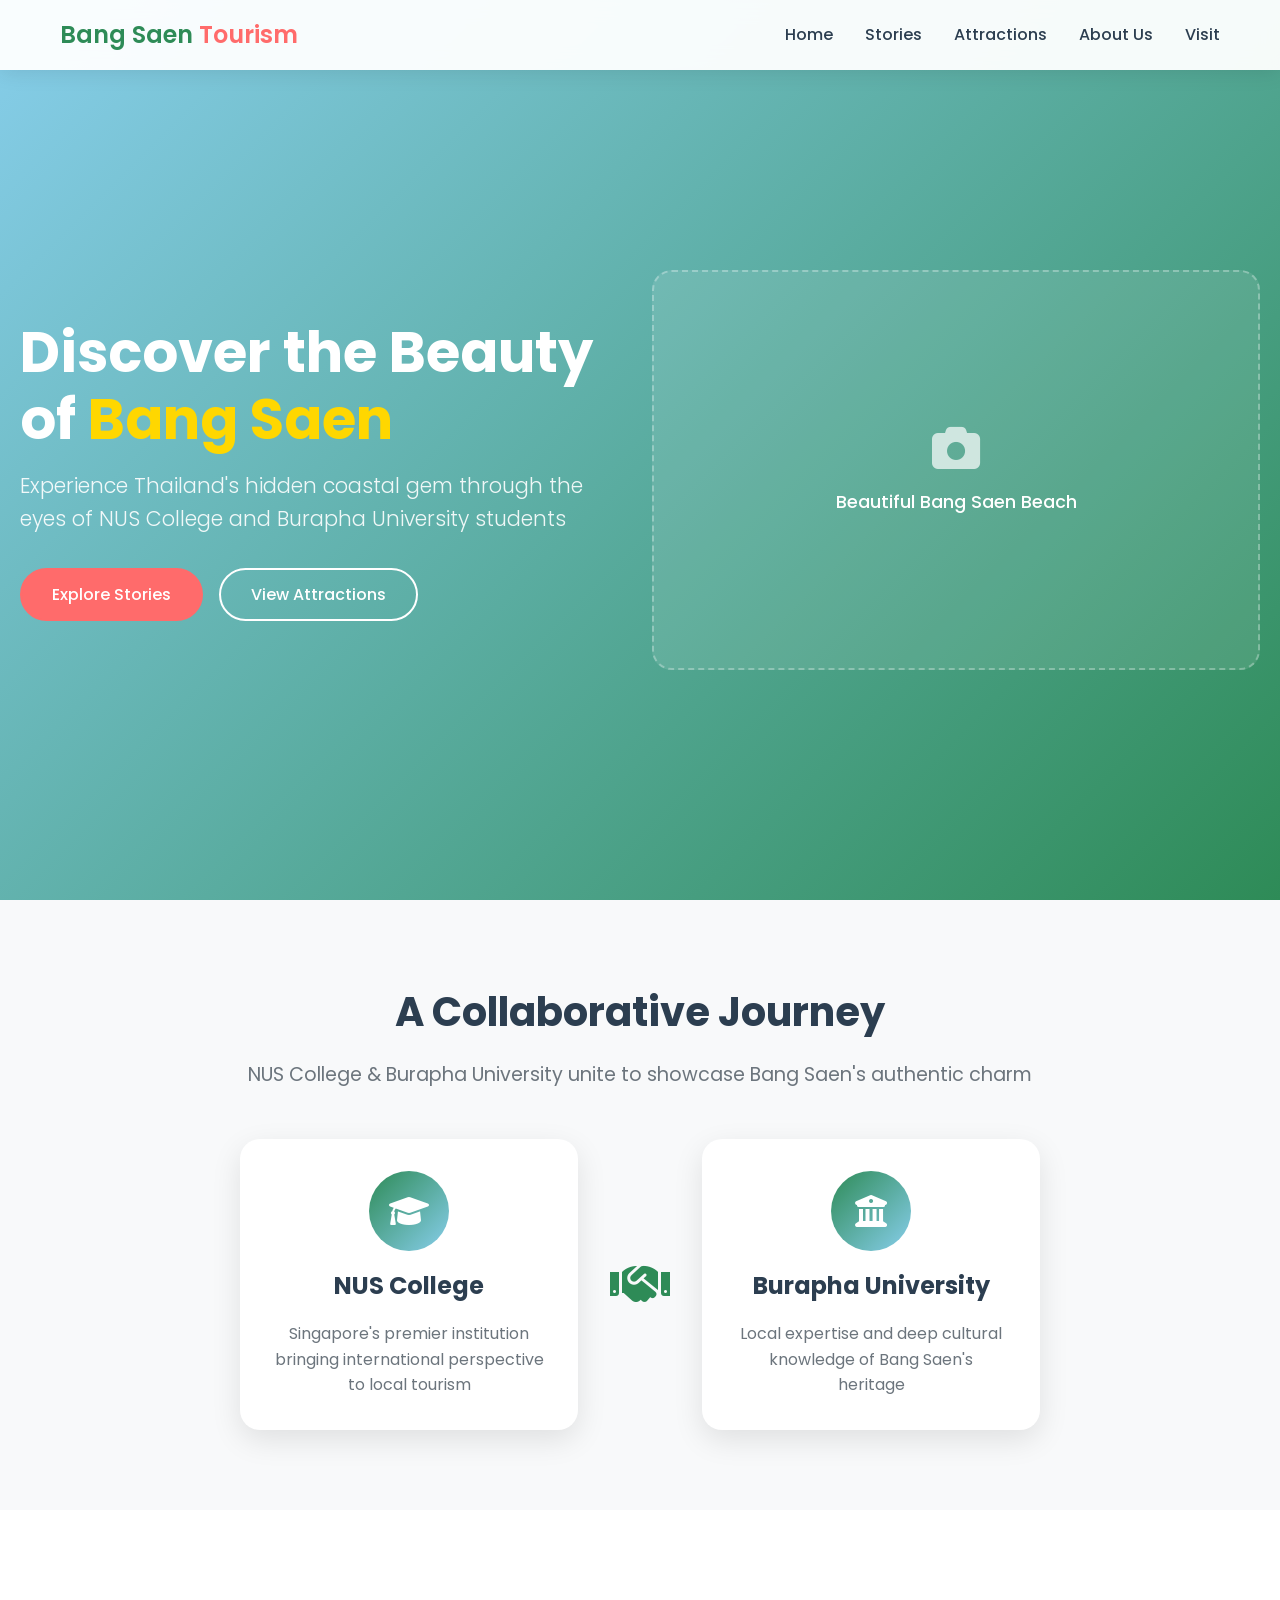
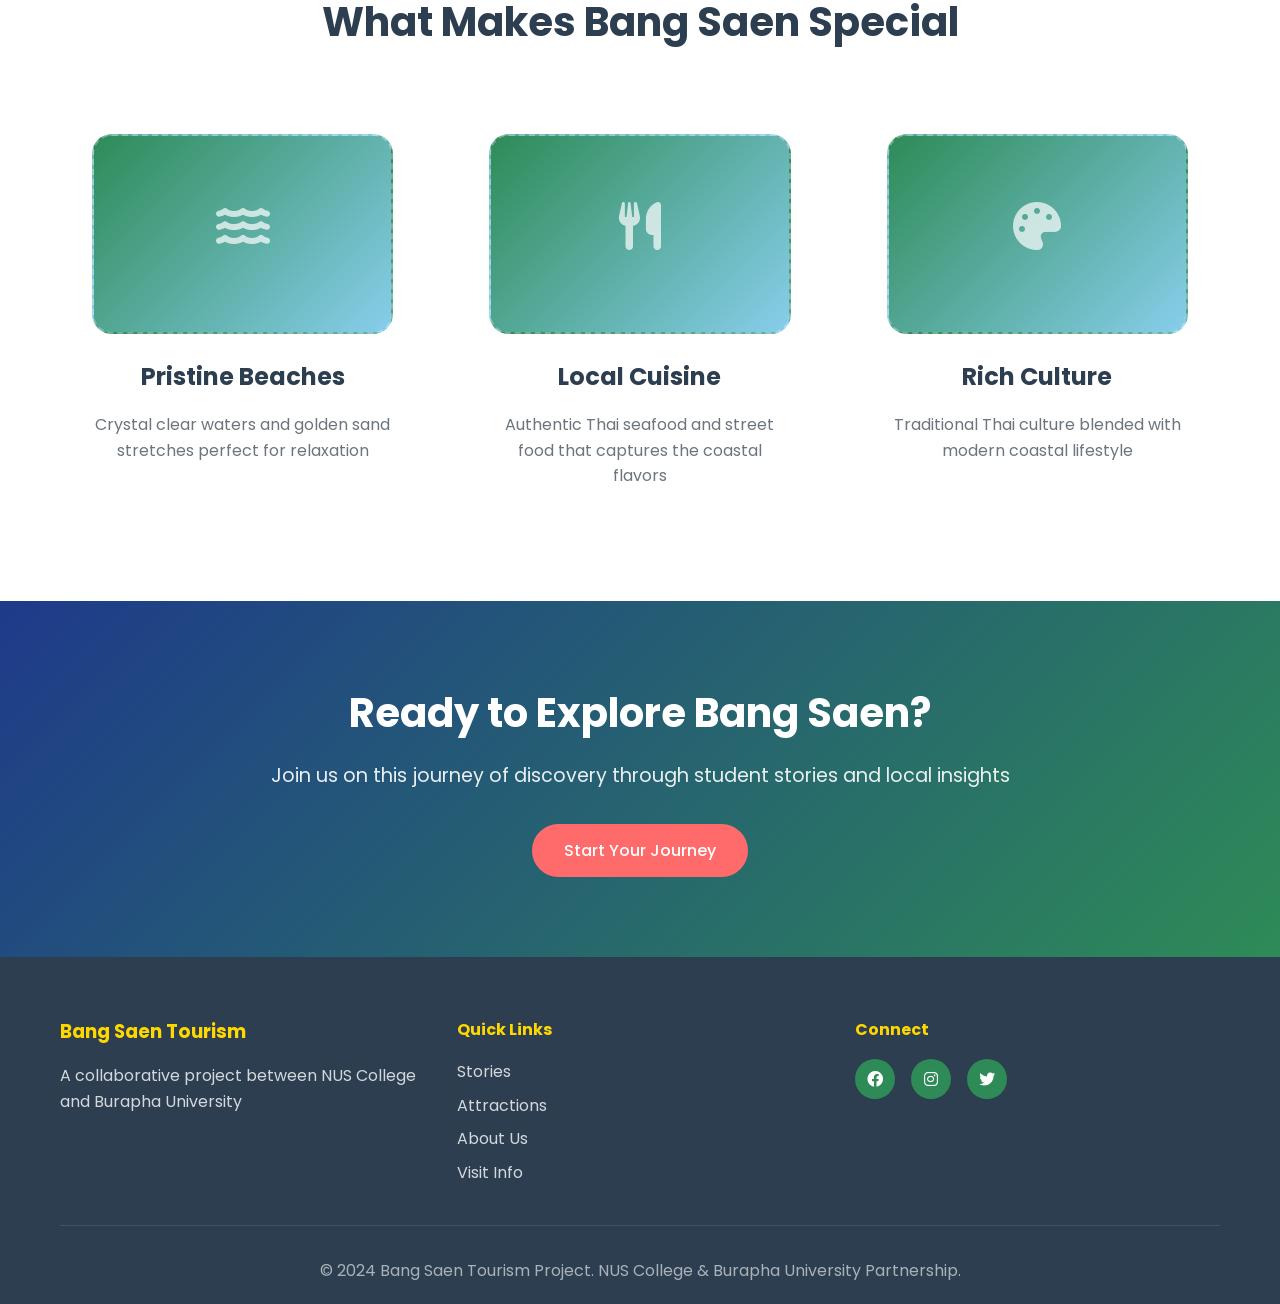
==== index.html @ aebc265e "first commit" ====
<!DOCTYPE html>
<html lang="en">
<head>
    <meta charset="UTF-8">
    <meta name="viewport" content="width=device-width, initial-scale=1.0">
    <title>Discover Bang Saen - NUS & Burapha Partnership</title>
    <link rel="stylesheet" href="styles.css">
    <link href="https://fonts.googleapis.com/css2?family=Poppins:wght@300;400;500;600;700&display=swap" rel="stylesheet">
    <link rel="stylesheet" href="https://cdnjs.cloudflare.com/ajax/libs/font-awesome/6.0.0/css/all.min.css">
</head>
<body>
    <!-- Navigation -->
    <nav class="navbar">
        <div class="nav-container">
            <div class="nav-logo">
                <h2>Bang Saen <span class="highlight">Tourism</span></h2>
            </div>
            <div class="nav-menu" id="nav-menu">
                <a href="#home" class="nav-link">Home</a>
                <a href="stories.html" class="nav-link">Stories</a>
                <a href="attractions.html" class="nav-link">Attractions</a>
                <a href="about.html" class="nav-link">About Us</a>
                <a href="contact.html" class="nav-link">Visit</a>
            </div>
            <div class="hamburger" id="hamburger">
                <span class="bar"></span>
                <span class="bar"></span>
                <span class="bar"></span>
            </div>
        </div>
    </nav>

    <!-- Hero Section -->
    <section id="home" class="hero">
        <div class="hero-content">
            <h1>Discover the Beauty of <span class="highlight">Bang Saen</span></h1>
            <p class="hero-subtitle">Experience Thailand's hidden coastal gem through the eyes of NUS College and Burapha University students</p>
            <div class="hero-buttons">
                <a href="stories.html" class="btn btn-primary">Explore Stories</a>
                <a href="attractions.html" class="btn btn-secondary">View Attractions</a>
            </div>
        </div>
        <div class="hero-image">
            <div class="placeholder-image hero-placeholder">
                <i class="fas fa-camera"></i>
                <p>Beautiful Bang Saen Beach</p>
            </div>
        </div>
    </section>

    <!-- Partnership Section -->
    <section class="partnership">
        <div class="container">
            <h2>A Collaborative Journey</h2>
            <p class="section-subtitle">NUS College & Burapha University unite to showcase Bang Saen's authentic charm</p>
            <div class="partnership-grid">
                <div class="partnership-card">
                    <div class="university-logo">
                        <i class="fas fa-graduation-cap"></i>
                    </div>
                    <h3>NUS College</h3>
                    <p>Singapore's premier institution bringing international perspective to local tourism</p>
                </div>
                <div class="partnership-icon">
                    <i class="fas fa-handshake"></i>
                </div>
                <div class="partnership-card">
                    <div class="university-logo">
                        <i class="fas fa-university"></i>
                    </div>
                    <h3>Burapha University</h3>
                    <p>Local expertise and deep cultural knowledge of Bang Saen's heritage</p>
                </div>
            </div>
        </div>
    </section>

    <!-- Quick Preview -->
    <section class="preview">
        <div class="container">
            <h2>What Makes Bang Saen Special</h2>
            <div class="preview-grid">
                <div class="preview-card">
                    <div class="placeholder-image">
                        <i class="fas fa-water"></i>
                    </div>
                    <h3>Pristine Beaches</h3>
                    <p>Crystal clear waters and golden sand stretches perfect for relaxation</p>
                </div>
                <div class="preview-card">
                    <div class="placeholder-image">
                        <i class="fas fa-utensils"></i>
                    </div>
                    <h3>Local Cuisine</h3>
                    <p>Authentic Thai seafood and street food that captures the coastal flavors</p>
                </div>
                <div class="preview-card">
                    <div class="placeholder-image">
                        <i class="fas fa-palette"></i>
                    </div>
                    <h3>Rich Culture</h3>
                    <p>Traditional Thai culture blended with modern coastal lifestyle</p>
                </div>
            </div>
        </div>
    </section>

    <!-- Call to Action -->
    <section class="cta">
        <div class="container">
            <h2>Ready to Explore Bang Saen?</h2>
            <p>Join us on this journey of discovery through student stories and local insights</p>
            <a href="stories.html" class="btn btn-primary">Start Your Journey</a>
        </div>
    </section>

    <!-- Footer -->
    <footer class="footer">
        <div class="container">
            <div class="footer-content">
                <div class="footer-section">
                    <h3>Bang Saen Tourism</h3>
                    <p>A collaborative project between NUS College and Burapha University</p>
                </div>
                <div class="footer-section">
                    <h4>Quick Links</h4>
                    <ul>
                        <li><a href="stories.html">Stories</a></li>
                        <li><a href="attractions.html">Attractions</a></li>
                        <li><a href="about.html">About Us</a></li>
                        <li><a href="contact.html">Visit Info</a></li>
                    </ul>
                </div>
                <div class="footer-section">
                    <h4>Connect</h4>
                    <div class="social-links">
                        <a href="#"><i class="fab fa-facebook"></i></a>
                        <a href="#"><i class="fab fa-instagram"></i></a>
                        <a href="#"><i class="fab fa-twitter"></i></a>
                    </div>
                </div>
            </div>
            <div class="footer-bottom">
                <p>&copy; 2024 Bang Saen Tourism Project. NUS College & Burapha University Partnership.</p>
            </div>
        </div>
    </footer>

    <script src="script.js"></script>
</body>
</html>
---- styles.css ----
/* Reset and Base Styles */
* {
    margin: 0;
    padding: 0;
    box-sizing: border-box;
}

body {
    font-family: 'Poppins', sans-serif;
    line-height: 1.6;
    color: #333;
    overflow-x: hidden;
}

.container {
    max-width: 1200px;
    margin: 0 auto;
    padding: 0 20px;
}

/* Color Scheme - Thai/Beach Inspired */
:root {
    --primary-color: #2E8B57; /* Sea Green */
    --secondary-color: #FFD700; /* Golden Sand */
    --accent-color: #FF6B6B; /* Coral */
    --dark-blue: #1e3a8a; /* Deep Ocean */
    --light-blue: #87CEEB; /* Sky Blue */
    --white: #ffffff;
    --light-gray: #f8f9fa;
    --text-dark: #2c3e50;
    --text-light: #6c757d;
}

/* Navigation */
.navbar {
    position: fixed;
    top: 0;
    width: 100%;
    background: rgba(255, 255, 255, 0.95);
    backdrop-filter: blur(10px);
    z-index: 1000;
    padding: 1rem 0;
    box-shadow: 0 2px 20px rgba(0, 0, 0, 0.1);
}

.nav-container {
    max-width: 1200px;
    margin: 0 auto;
    padding: 0 20px;
    display: flex;
    justify-content: space-between;
    align-items: center;
}

.nav-logo h2 {
    color: var(--primary-color);
    font-weight: 600;
}

.nav-logo .highlight {
    color: var(--accent-color);
}

.nav-menu {
    display: flex;
    gap: 2rem;
}

.nav-link {
    text-decoration: none;
    color: var(--text-dark);
    font-weight: 500;
    transition: color 0.3s ease;
    position: relative;
}

.nav-link:hover {
    color: var(--primary-color);
}

.nav-link::after {
    content: '';
    position: absolute;
    width: 0;
    height: 2px;
    bottom: -5px;
    left: 0;
    background-color: var(--primary-color);
    transition: width 0.3s ease;
}

.nav-link:hover::after {
    width: 100%;
}

.hamburger {
    display: none;
    flex-direction: column;
    cursor: pointer;
}

.bar {
    width: 25px;
    height: 3px;
    background-color: var(--text-dark);
    margin: 3px 0;
    transition: 0.3s;
}

/* Hero Section */
.hero {
    min-height: 100vh;
    display: flex;
    align-items: center;
    padding: 120px 20px 80px;
    background: linear-gradient(135deg, var(--light-blue) 0%, var(--primary-color) 100%);
}

.hero-content {
    flex: 1;
    max-width: 600px;
}

.hero h1 {
    font-size: 3.5rem;
    font-weight: 700;
    color: var(--white);
    margin-bottom: 1rem;
    line-height: 1.2;
}

.hero .highlight {
    color: var(--secondary-color);
}

.hero-subtitle {
    font-size: 1.3rem;
    color: rgba(255, 255, 255, 0.9);
    margin-bottom: 2rem;
    font-weight: 300;
}

.hero-buttons {
    display: flex;
    gap: 1rem;
    flex-wrap: wrap;
}

.btn {
    padding: 12px 30px;
    border-radius: 50px;
    text-decoration: none;
    font-weight: 500;
    transition: all 0.3s ease;
    display: inline-block;
    text-align: center;
}

.btn-primary {
    background-color: var(--accent-color);
    color: var(--white);
    border: 2px solid var(--accent-color);
}

.btn-primary:hover {
    background-color: transparent;
    color: var(--accent-color);
    transform: translateY(-2px);
    box-shadow: 0 8px 25px rgba(255, 107, 107, 0.3);
}

.btn-secondary {
    background-color: transparent;
    color: var(--white);
    border: 2px solid var(--white);
}

.btn-secondary:hover {
    background-color: var(--white);
    color: var(--primary-color);
    transform: translateY(-2px);
    box-shadow: 0 8px 25px rgba(255, 255, 255, 0.3);
}

.hero-image {
    flex: 1;
    display: flex;
    justify-content: center;
    align-items: center;
    margin-left: 2rem;
}

.placeholder-image {
    width: 100%;
    height: 300px;
    background: rgba(255, 255, 255, 0.1);
    border-radius: 20px;
    display: flex;
    flex-direction: column;
    align-items: center;
    justify-content: center;
    color: var(--white);
    border: 2px dashed rgba(255, 255, 255, 0.3);
    transition: all 0.3s ease;
}

.hero-placeholder {
    height: 400px;
}

.placeholder-image:hover {
    background: rgba(255, 255, 255, 0.2);
    transform: scale(1.02);
}

.placeholder-image i {
    font-size: 3rem;
    margin-bottom: 1rem;
    opacity: 0.7;
}

.placeholder-image p {
    font-size: 1.1rem;
    font-weight: 500;
}

/* Partnership Section */
.partnership {
    padding: 80px 0;
    background: var(--light-gray);
}

.partnership h2 {
    text-align: center;
    font-size: 2.5rem;
    color: var(--text-dark);
    margin-bottom: 1rem;
}

.section-subtitle {
    text-align: center;
    font-size: 1.2rem;
    color: var(--text-light);
    margin-bottom: 3rem;
}

.partnership-grid {
    display: grid;
    grid-template-columns: 1fr auto 1fr;
    gap: 2rem;
    align-items: center;
    max-width: 800px;
    margin: 0 auto;
}

.partnership-card {
    background: var(--white);
    padding: 2rem;
    border-radius: 20px;
    text-align: center;
    box-shadow: 0 10px 30px rgba(0, 0, 0, 0.1);
    transition: transform 0.3s ease;
}

.partnership-card:hover {
    transform: translateY(-5px);
}

.university-logo {
    width: 80px;
    height: 80px;
    background: linear-gradient(135deg, var(--primary-color), var(--light-blue));
    border-radius: 50%;
    display: flex;
    align-items: center;
    justify-content: center;
    margin: 0 auto 1rem;
}

.university-logo i {
    font-size: 2rem;
    color: var(--white);
}

.partnership-card h3 {
    font-size: 1.5rem;
    color: var(--text-dark);
    margin-bottom: 1rem;
}

.partnership-card p {
    color: var(--text-light);
    line-height: 1.6;
}

.partnership-icon {
    display: flex;
    justify-content: center;
    align-items: center;
}

.partnership-icon i {
    font-size: 3rem;
    color: var(--primary-color);
}

/* Preview Section */
.preview {
    padding: 80px 0;
    background: var(--white);
}

.preview h2 {
    text-align: center;
    font-size: 2.5rem;
    color: var(--text-dark);
    margin-bottom: 3rem;
}

.preview-grid {
    display: grid;
    grid-template-columns: repeat(auto-fit, minmax(300px, 1fr));
    gap: 2rem;
}

.preview-card {
    text-align: center;
    padding: 2rem;
    border-radius: 20px;
    transition: transform 0.3s ease;
}

.preview-card:hover {
    transform: translateY(-5px);
}

.preview-card .placeholder-image {
    width: 100%;
    height: 200px;
    background: linear-gradient(135deg, var(--primary-color), var(--light-blue));
    color: var(--white);
    margin-bottom: 1.5rem;
}

.preview-card h3 {
    font-size: 1.5rem;
    color: var(--text-dark);
    margin-bottom: 1rem;
}

.preview-card p {
    color: var(--text-light);
    line-height: 1.6;
}

/* CTA Section */
.cta {
    padding: 80px 0;
    background: linear-gradient(135deg, var(--dark-blue), var(--primary-color));
    text-align: center;
    color: var(--white);
}

.cta h2 {
    font-size: 2.5rem;
    margin-bottom: 1rem;
}

.cta p {
    font-size: 1.2rem;
    margin-bottom: 2rem;
    opacity: 0.9;
}

/* Footer */
.footer {
    background: var(--text-dark);
    color: var(--white);
    padding: 60px 0 20px;
}

.footer-content {
    display: grid;
    grid-template-columns: repeat(auto-fit, minmax(250px, 1fr));
    gap: 2rem;
    margin-bottom: 2rem;
}

.footer-section h3,
.footer-section h4 {
    margin-bottom: 1rem;
    color: var(--secondary-color);
}

.footer-section p {
    color: rgba(255, 255, 255, 0.8);
    line-height: 1.6;
}

.footer-section ul {
    list-style: none;
}

.footer-section ul li {
    margin-bottom: 0.5rem;
}

.footer-section ul li a {
    color: rgba(255, 255, 255, 0.8);
    text-decoration: none;
    transition: color 0.3s ease;
}

.footer-section ul li a:hover {
    color: var(--secondary-color);
}

.social-links {
    display: flex;
    gap: 1rem;
}

.social-links a {
    width: 40px;
    height: 40px;
    background: var(--primary-color);
    color: var(--white);
    display: flex;
    align-items: center;
    justify-content: center;
    border-radius: 50%;
    text-decoration: none;
    transition: all 0.3s ease;
}

.social-links a:hover {
    background: var(--secondary-color);
    transform: translateY(-2px);
}

.footer-bottom {
    border-top: 1px solid rgba(255, 255, 255, 0.1);
    padding-top: 2rem;
    text-align: center;
    color: rgba(255, 255, 255, 0.6);
}

/* Responsive Design */
@media (max-width: 768px) {
    .hamburger {
        display: flex;
    }

    .nav-menu {
        position: fixed;
        left: -100%;
        top: 70px;
        flex-direction: column;
        background-color: var(--white);
        width: 100%;
        text-align: center;
        transition: 0.3s;
        box-shadow: 0 10px 27px rgba(0, 0, 0, 0.05);
        padding: 2rem 0;
    }

    .nav-menu.active {
        left: 0;
    }

    .hero {
        flex-direction: column;
        text-align: center;
        padding: 120px 20px 60px;
    }

    .hero h1 {
        font-size: 2.5rem;
    }

    .hero-image {
        margin-left: 0;
        margin-top: 2rem;
        width: 100%;
    }

    .partnership-grid {
        grid-template-columns: 1fr;
        gap: 2rem;
    }

    .partnership-icon {
        order: -1;
    }

    .preview-grid {
        grid-template-columns: 1fr;
    }

    .hero-buttons {
        justify-content: center;
    }
}

@media (max-width: 480px) {
    .hero h1 {
        font-size: 2rem;
    }

    .hero-subtitle {
        font-size: 1.1rem;
    }

    .btn {
        padding: 10px 25px;
        font-size: 0.9rem;
    }

    .partnership-card,
    .preview-card {
        padding: 1.5rem;
    }
}

/* Animation Classes */
.fade-in {
    opacity: 0;
    transform: translateY(30px);
    transition: all 0.6s ease;
}

.fade-in.visible {
    opacity: 1;
    transform: translateY(0);
}

/* Story Grid Styles (for stories page) */
.story-grid {
    display: grid;
    grid-template-columns: repeat(auto-fit, minmax(350px, 1fr));
    gap: 2rem;
    padding: 2rem 0;
}

.story-card {
    background: var(--white);
    border-radius: 20px;
    overflow: hidden;
    box-shadow: 0 10px 30px rgba(0, 0, 0, 0.1);
    transition: all 0.3s ease;
}

.story-card:hover {
    transform: translateY(-10px);
    box-shadow: 0 20px 40px rgba(0, 0, 0, 0.15);
}

.story-image {
    width: 100%;
    height: 250px;
    background: linear-gradient(135deg, var(--primary-color), var(--light-blue));
    display: flex;
    align-items: center;
    justify-content: center;
    color: var(--white);
    position: relative;
    overflow: hidden;
}

.story-image i {
    font-size: 3rem;
    opacity: 0.7;
}

.story-content {
    padding: 1.5rem;
}

.story-title {
    font-size: 1.3rem;
    font-weight: 600;
    color: var(--text-dark);
    margin-bottom: 0.5rem;
}

.story-author {
    font-size: 0.9rem;
    color: var(--primary-color);
    margin-bottom: 1rem;
    font-weight: 500;
}

.story-excerpt {
    color: var(--text-light);
    line-height: 1.6;
    margin-bottom: 1rem;
}

.story-tags {
    display: flex;
    flex-wrap: wrap;
    gap: 0.5rem;
}

.tag {
    background: var(--light-gray);
    color: var(--text-dark);
    padding: 0.3rem 0.8rem;
    border-radius: 15px;
    font-size: 0.8rem;
    font-weight: 500;
}

.tag:hover {
    background: var(--primary-color);
    color: var(--white);
}
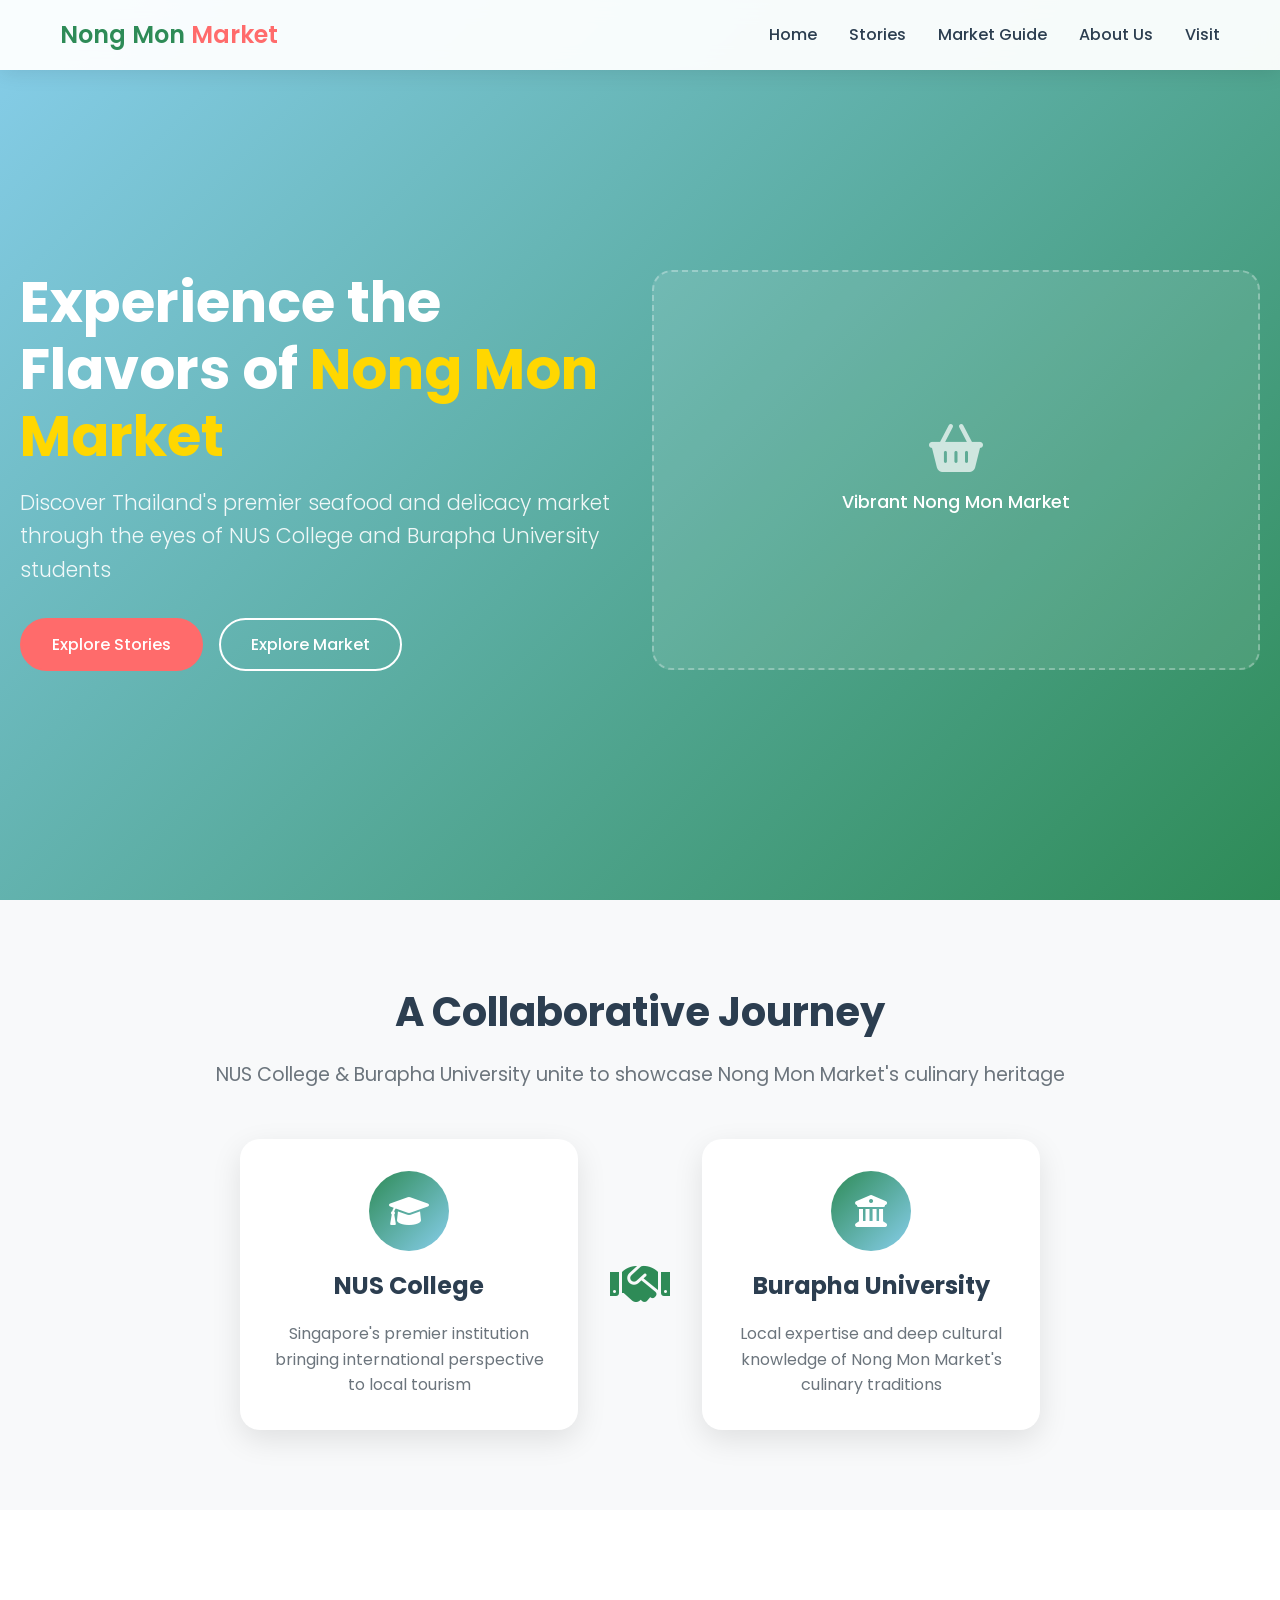
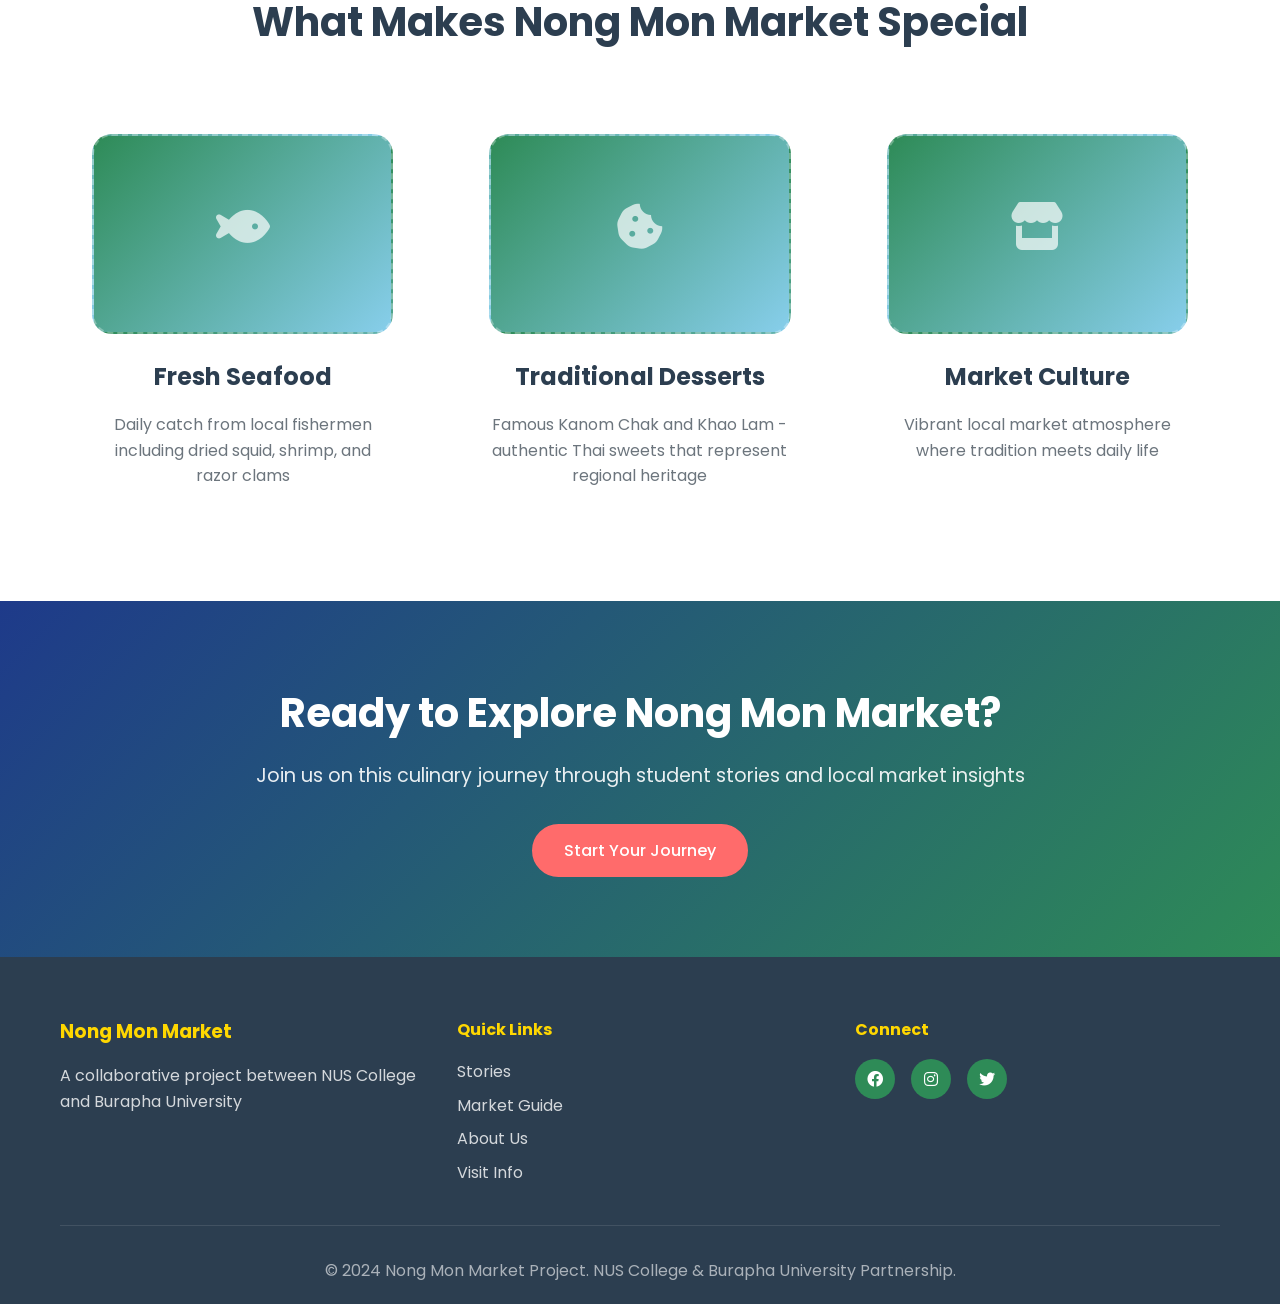
==== commit d4ef3ca9: "nongmon" ====
--- a/index.html
+++ b/index.html
@@ -3,7 +3,7 @@
 <head>
     <meta charset="UTF-8">
     <meta name="viewport" content="width=device-width, initial-scale=1.0">
-    <title>Discover Bang Saen - NUS & Burapha Partnership</title>
+    <title>Discover Nong Mon Market - NUS & Burapha Partnership</title>
     <link rel="stylesheet" href="styles.css">
     <link href="https://fonts.googleapis.com/css2?family=Poppins:wght@300;400;500;600;700&display=swap" rel="stylesheet">
     <link rel="stylesheet" href="https://cdnjs.cloudflare.com/ajax/libs/font-awesome/6.0.0/css/all.min.css">
@@ -13,12 +13,12 @@
     <nav class="navbar">
         <div class="nav-container">
             <div class="nav-logo">
-                <h2>Bang Saen <span class="highlight">Tourism</span></h2>
+                <h2>Nong Mon <span class="highlight">Market</span></h2>
             </div>
             <div class="nav-menu" id="nav-menu">
                 <a href="#home" class="nav-link">Home</a>
                 <a href="stories.html" class="nav-link">Stories</a>
-                <a href="attractions.html" class="nav-link">Attractions</a>
+                <a href="attractions.html" class="nav-link">Market Guide</a>
                 <a href="about.html" class="nav-link">About Us</a>
                 <a href="contact.html" class="nav-link">Visit</a>
             </div>
@@ -33,17 +33,17 @@
     <!-- Hero Section -->
     <section id="home" class="hero">
         <div class="hero-content">
-            <h1>Discover the Beauty of <span class="highlight">Bang Saen</span></h1>
-            <p class="hero-subtitle">Experience Thailand's hidden coastal gem through the eyes of NUS College and Burapha University students</p>
+            <h1>Experience the Flavors of <span class="highlight">Nong Mon Market</span></h1>
+            <p class="hero-subtitle">Discover Thailand's premier seafood and delicacy market through the eyes of NUS College and Burapha University students</p>
             <div class="hero-buttons">
                 <a href="stories.html" class="btn btn-primary">Explore Stories</a>
-                <a href="attractions.html" class="btn btn-secondary">View Attractions</a>
+                <a href="attractions.html" class="btn btn-secondary">Explore Market</a>
             </div>
         </div>
         <div class="hero-image">
             <div class="placeholder-image hero-placeholder">
-                <i class="fas fa-camera"></i>
-                <p>Beautiful Bang Saen Beach</p>
+                <i class="fas fa-shopping-basket"></i>
+                <p>Vibrant Nong Mon Market</p>
             </div>
         </div>
     </section>
@@ -52,7 +52,7 @@
     <section class="partnership">
         <div class="container">
             <h2>A Collaborative Journey</h2>
-            <p class="section-subtitle">NUS College & Burapha University unite to showcase Bang Saen's authentic charm</p>
+            <p class="section-subtitle">NUS College & Burapha University unite to showcase Nong Mon Market's culinary heritage</p>
             <div class="partnership-grid">
                 <div class="partnership-card">
                     <div class="university-logo">
@@ -69,7 +69,7 @@
                         <i class="fas fa-university"></i>
                     </div>
                     <h3>Burapha University</h3>
-                    <p>Local expertise and deep cultural knowledge of Bang Saen's heritage</p>
+                    <p>Local expertise and deep cultural knowledge of Nong Mon Market's culinary traditions</p>
                 </div>
             </div>
         </div>
@@ -78,28 +78,28 @@
     <!-- Quick Preview -->
     <section class="preview">
         <div class="container">
-            <h2>What Makes Bang Saen Special</h2>
+            <h2>What Makes Nong Mon Market Special</h2>
             <div class="preview-grid">
                 <div class="preview-card">
                     <div class="placeholder-image">
-                        <i class="fas fa-water"></i>
+                        <i class="fas fa-fish"></i>
                     </div>
-                    <h3>Pristine Beaches</h3>
-                    <p>Crystal clear waters and golden sand stretches perfect for relaxation</p>
+                    <h3>Fresh Seafood</h3>
+                    <p>Daily catch from local fishermen including dried squid, shrimp, and razor clams</p>
                 </div>
                 <div class="preview-card">
                     <div class="placeholder-image">
-                        <i class="fas fa-utensils"></i>
+                        <i class="fas fa-cookie-bite"></i>
                     </div>
-                    <h3>Local Cuisine</h3>
-                    <p>Authentic Thai seafood and street food that captures the coastal flavors</p>
+                    <h3>Traditional Desserts</h3>
+                    <p>Famous Kanom Chak and Khao Lam - authentic Thai sweets that represent regional heritage</p>
                 </div>
                 <div class="preview-card">
                     <div class="placeholder-image">
-                        <i class="fas fa-palette"></i>
+                        <i class="fas fa-store"></i>
                     </div>
-                    <h3>Rich Culture</h3>
-                    <p>Traditional Thai culture blended with modern coastal lifestyle</p>
+                    <h3>Market Culture</h3>
+                    <p>Vibrant local market atmosphere where tradition meets daily life</p>
                 </div>
             </div>
         </div>
@@ -108,8 +108,8 @@
     <!-- Call to Action -->
     <section class="cta">
         <div class="container">
-            <h2>Ready to Explore Bang Saen?</h2>
-            <p>Join us on this journey of discovery through student stories and local insights</p>
+            <h2>Ready to Explore Nong Mon Market?</h2>
+            <p>Join us on this culinary journey through student stories and local market insights</p>
             <a href="stories.html" class="btn btn-primary">Start Your Journey</a>
         </div>
     </section>
@@ -119,14 +119,14 @@
         <div class="container">
             <div class="footer-content">
                 <div class="footer-section">
-                    <h3>Bang Saen Tourism</h3>
+                    <h3>Nong Mon Market</h3>
                     <p>A collaborative project between NUS College and Burapha University</p>
                 </div>
                 <div class="footer-section">
                     <h4>Quick Links</h4>
                     <ul>
                         <li><a href="stories.html">Stories</a></li>
-                        <li><a href="attractions.html">Attractions</a></li>
+                        <li><a href="attractions.html">Market Guide</a></li>
                         <li><a href="about.html">About Us</a></li>
                         <li><a href="contact.html">Visit Info</a></li>
                     </ul>
@@ -141,7 +141,7 @@
                 </div>
             </div>
             <div class="footer-bottom">
-                <p>&copy; 2024 Bang Saen Tourism Project. NUS College & Burapha University Partnership.</p>
+                <p>&copy; 2024 Nong Mon Market Project. NUS College & Burapha University Partnership.</p>
             </div>
         </div>
     </footer>
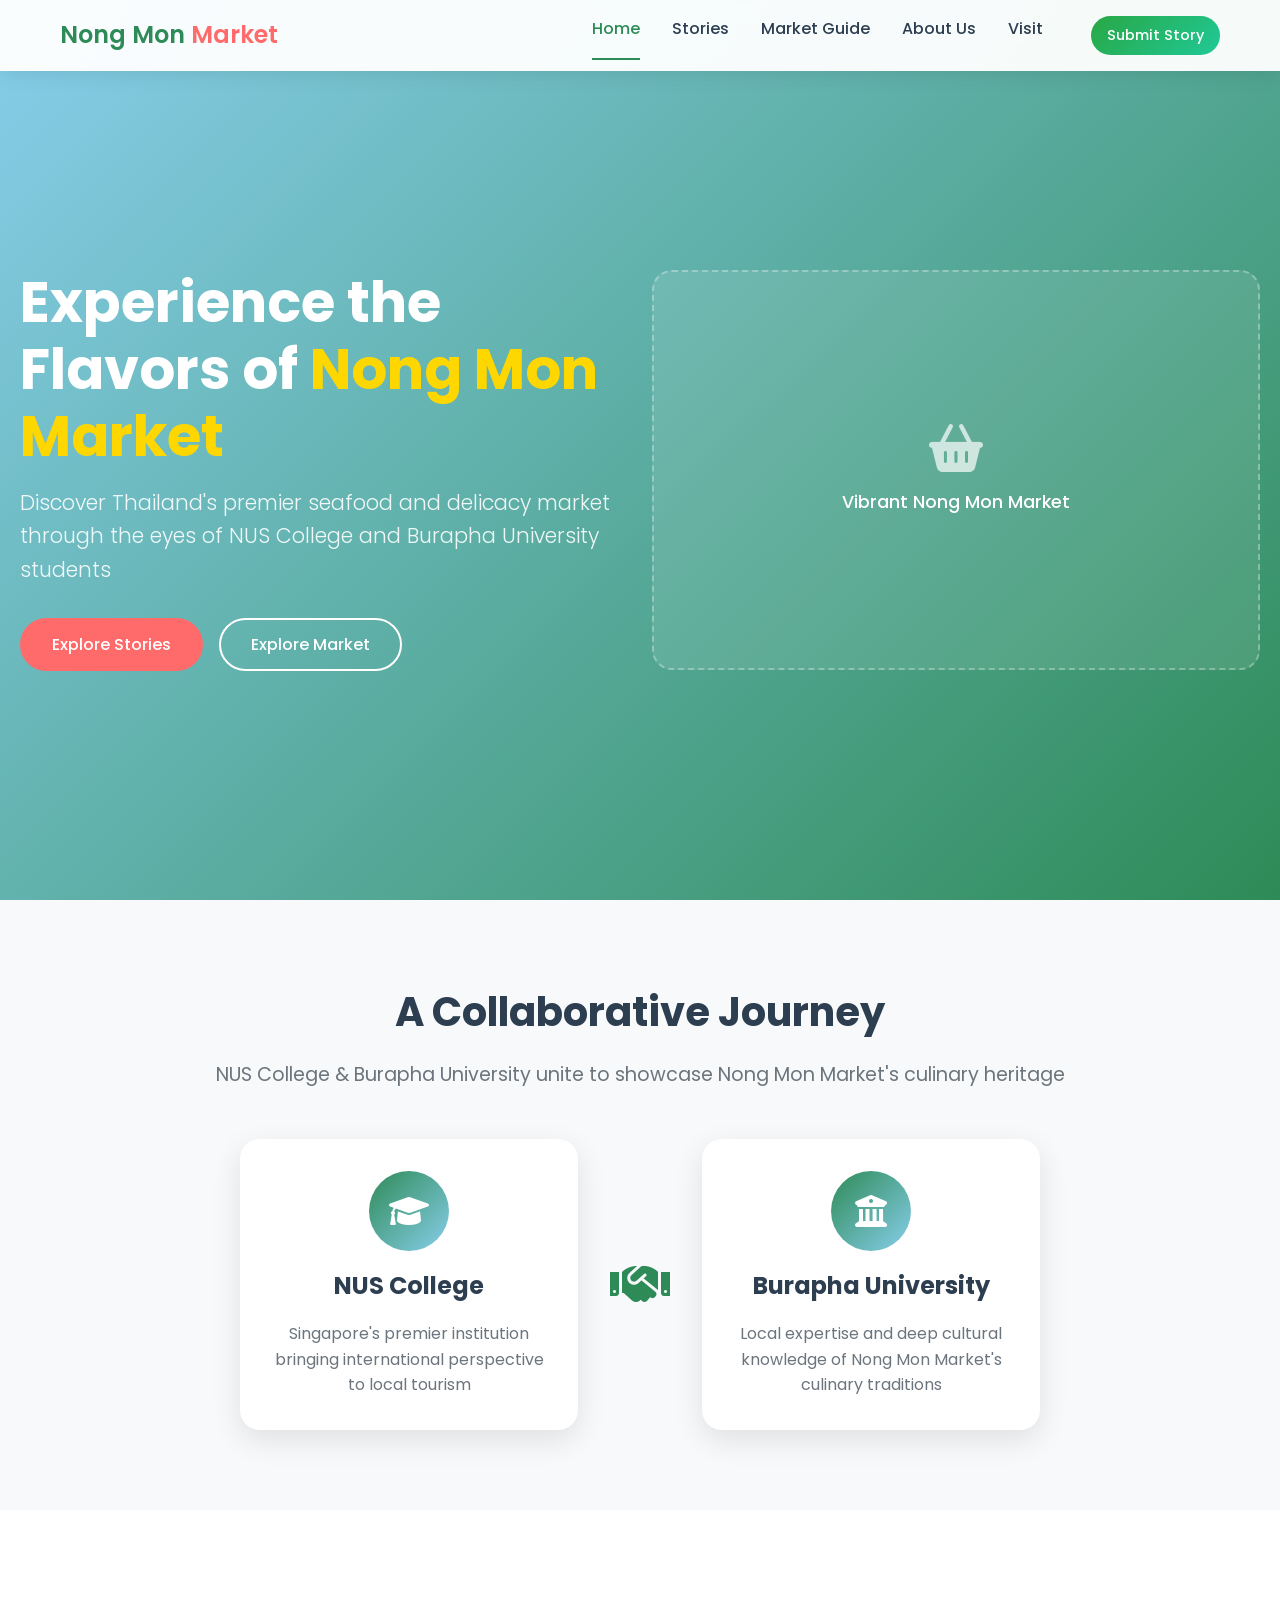
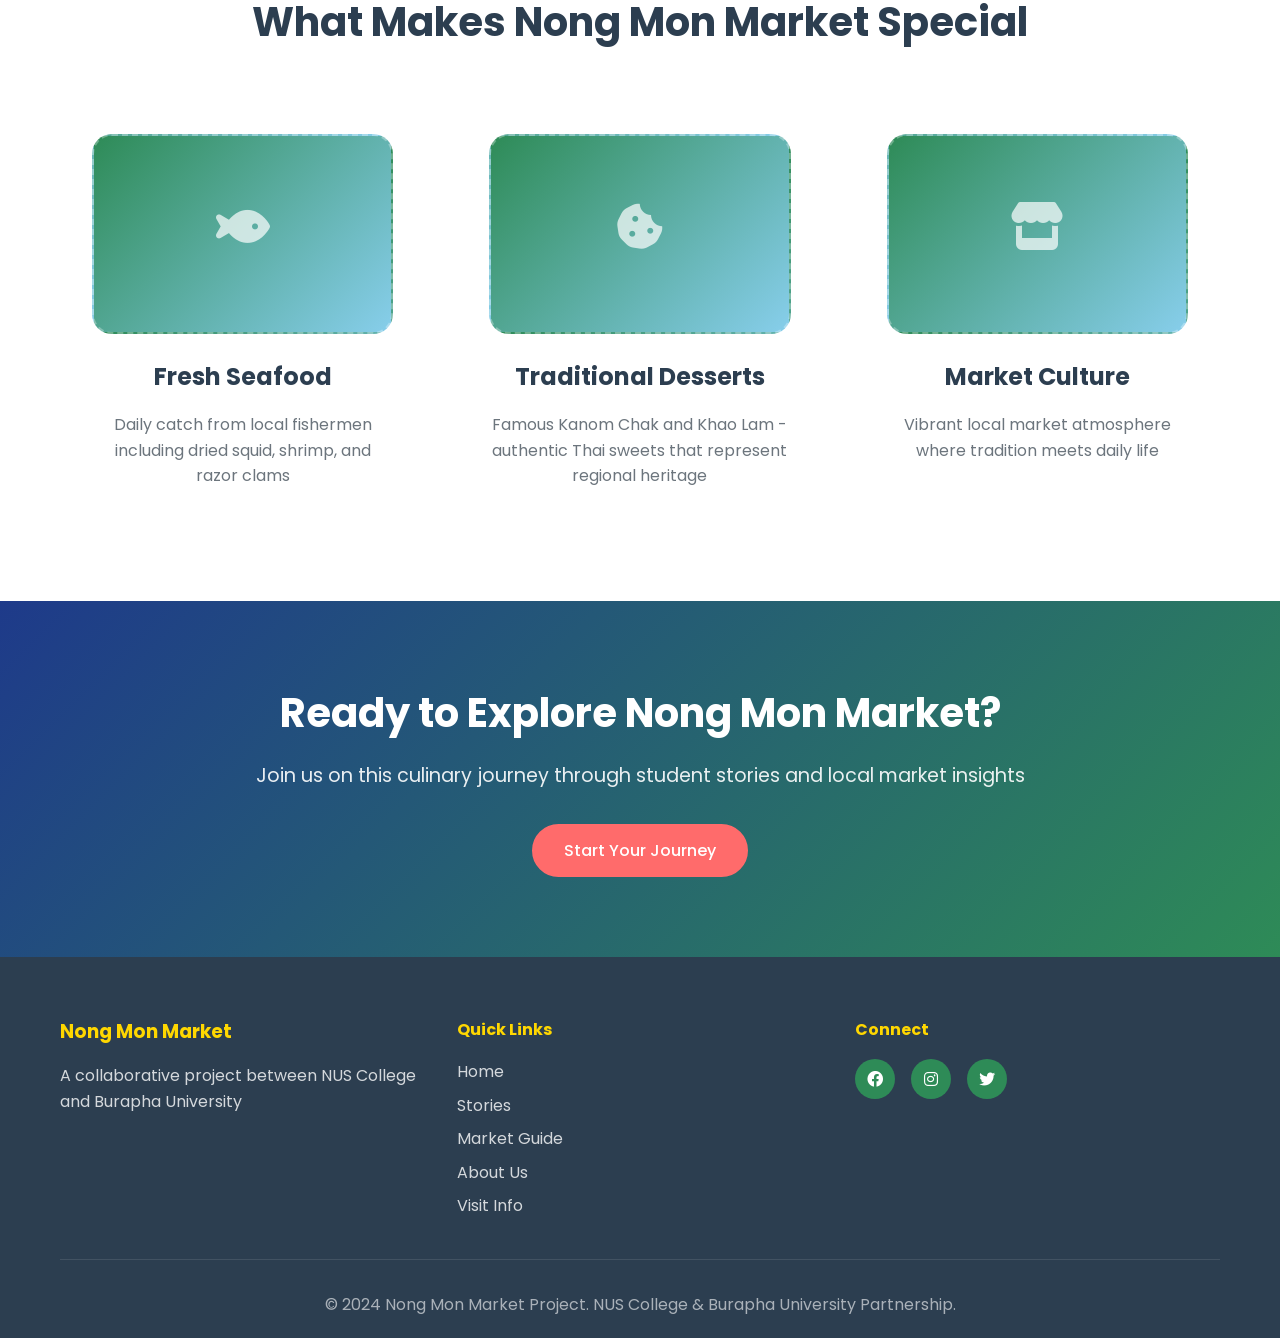
==== commit 91bd2c29: "slight refactor......?" ====
--- a/index.html
+++ b/index.html
@@ -9,26 +9,8 @@
     <link rel="stylesheet" href="https://cdnjs.cloudflare.com/ajax/libs/font-awesome/6.0.0/css/all.min.css">
 </head>
 <body>
-    <!-- Navigation -->
-    <nav class="navbar">
-        <div class="nav-container">
-            <div class="nav-logo">
-                <h2>Nong Mon <span class="highlight">Market</span></h2>
-            </div>
-            <div class="nav-menu" id="nav-menu">
-                <a href="#home" class="nav-link">Home</a>
-                <a href="stories.html" class="nav-link">Stories</a>
-                <a href="attractions.html" class="nav-link">Market Guide</a>
-                <a href="about.html" class="nav-link">About Us</a>
-                <a href="contact.html" class="nav-link">Visit</a>
-            </div>
-            <div class="hamburger" id="hamburger">
-                <span class="bar"></span>
-                <span class="bar"></span>
-                <span class="bar"></span>
-            </div>
-        </div>
-    </nav>
+    <!-- Header Placeholder -->
+    <div id="header-placeholder"></div>
 
     <!-- Hero Section -->
     <section id="home" class="hero">
@@ -114,37 +96,8 @@
         </div>
     </section>
 
-    <!-- Footer -->
-    <footer class="footer">
-        <div class="container">
-            <div class="footer-content">
-                <div class="footer-section">
-                    <h3>Nong Mon Market</h3>
-                    <p>A collaborative project between NUS College and Burapha University</p>
-                </div>
-                <div class="footer-section">
-                    <h4>Quick Links</h4>
-                    <ul>
-                        <li><a href="stories.html">Stories</a></li>
-                        <li><a href="attractions.html">Market Guide</a></li>
-                        <li><a href="about.html">About Us</a></li>
-                        <li><a href="contact.html">Visit Info</a></li>
-                    </ul>
-                </div>
-                <div class="footer-section">
-                    <h4>Connect</h4>
-                    <div class="social-links">
-                        <a href="#"><i class="fab fa-facebook"></i></a>
-                        <a href="#"><i class="fab fa-instagram"></i></a>
-                        <a href="#"><i class="fab fa-twitter"></i></a>
-                    </div>
-                </div>
-            </div>
-            <div class="footer-bottom">
-                <p>&copy; 2024 Nong Mon Market Project. NUS College & Burapha University Partnership.</p>
-            </div>
-        </div>
-    </footer>
+    <!-- Footer Placeholder -->
+    <div id="footer-placeholder"></div>
 
     <script src="script.js"></script>
 </body>
--- a/styles.css
+++ b/styles.css
@@ -74,7 +74,8 @@
     position: relative;
 }
 
-.nav-link:hover {
+.nav-link:hover,
+.nav-link.active {
     color: var(--primary-color);
 }
 
@@ -89,8 +90,28 @@
     transition: width 0.3s ease;
 }
 
-.nav-link:hover::after {
+.nav-link:hover::after,
+.nav-link.active::after {
     width: 100%;
+}
+
+.nav-button {
+    background: linear-gradient(135deg, #28a745, #20c997);
+    color: white !important;
+    padding: 8px 16px;
+    border-radius: 20px;
+    text-decoration: none;
+    font-weight: 500;
+    font-size: 0.9rem;
+    transition: all 0.3s ease;
+    margin-left: 1rem;
+    display: inline-block;
+}
+
+.nav-button:hover {
+    background: linear-gradient(135deg, #218838, #1ea085);
+    transform: translateY(-2px);
+    box-shadow: 0 4px 12px rgba(40, 167, 69, 0.3);
 }
 
 .hamburger {
@@ -468,6 +489,15 @@
         left: 0;
     }
 
+    .nav-button {
+        margin-left: 0;
+        margin-top: 1rem;
+        text-align: center;
+        width: 80%;
+        margin-left: auto;
+        margin-right: auto;
+    }
+
     .hero {
         flex-direction: column;
         text-align: center;
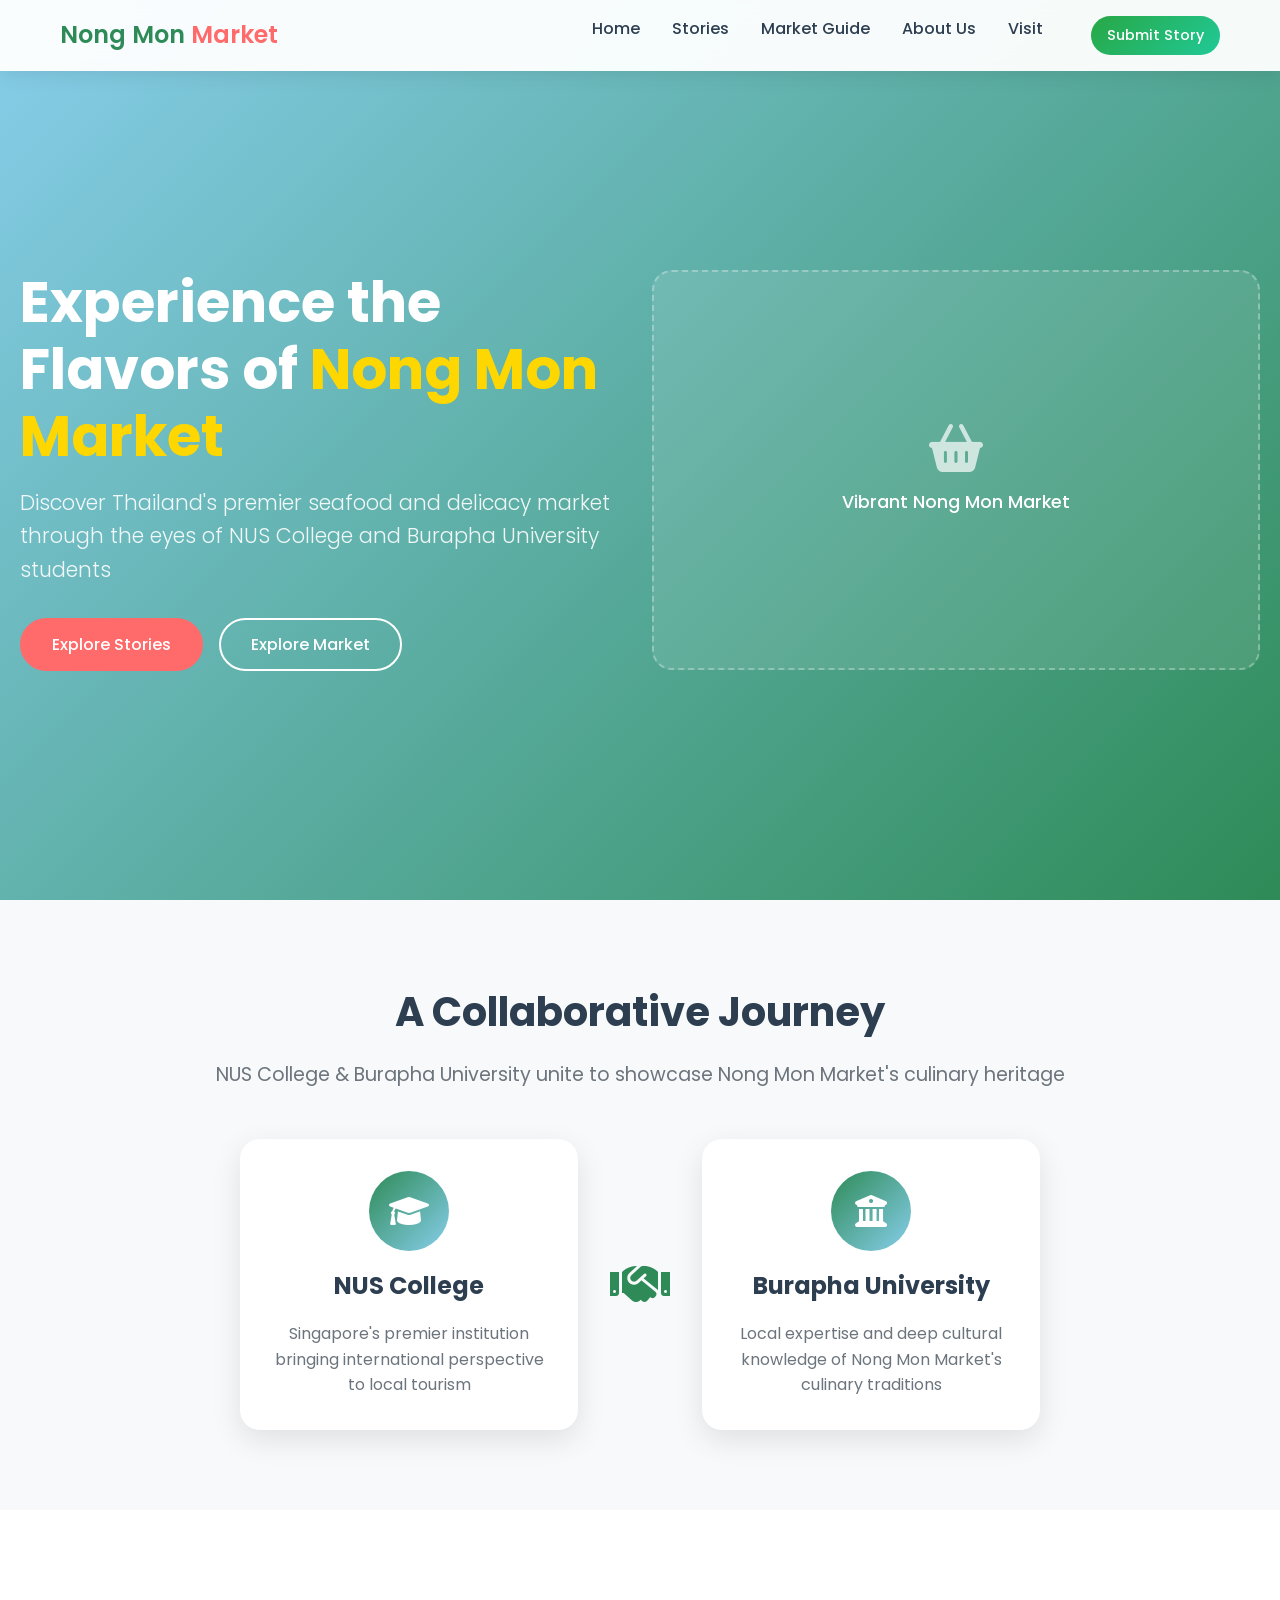
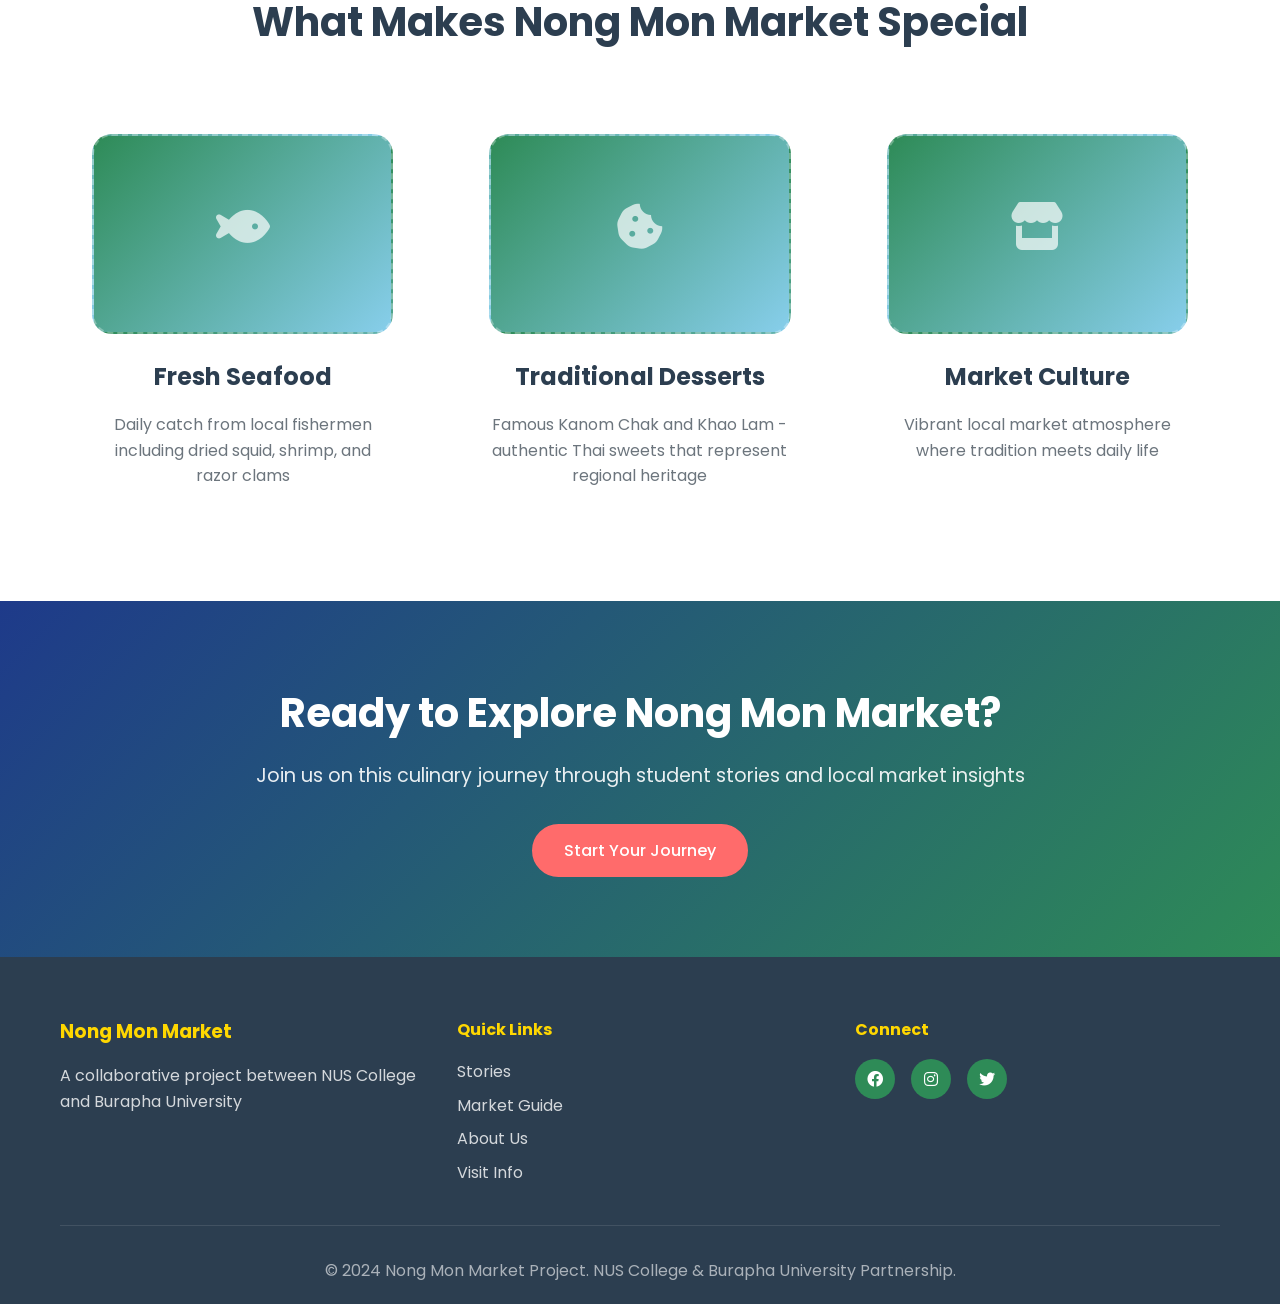
==== commit 9e2dcf4f: "revert" ====
--- a/index.html
+++ b/index.html
@@ -9,8 +9,27 @@
     <link rel="stylesheet" href="https://cdnjs.cloudflare.com/ajax/libs/font-awesome/6.0.0/css/all.min.css">
 </head>
 <body>
-    <!-- Header Placeholder -->
-    <div id="header-placeholder"></div>
+    <!-- Navigation -->
+    <nav class="navbar">
+        <div class="nav-container">
+            <div class="nav-logo">
+                <h2>Nong Mon <span class="highlight">Market</span></h2>
+            </div>
+            <div class="nav-menu" id="nav-menu">
+                <a href="#home" class="nav-link">Home</a>
+                <a href="stories.html" class="nav-link">Stories</a>
+                <a href="attractions.html" class="nav-link">Market Guide</a>
+                <a href="about.html" class="nav-link">About Us</a>
+                <a href="contact.html" class="nav-link">Visit</a>
+                <a href="https://docs.google.com/forms/d/e/1FAIpQLSfg5BwxwdcUGcf-VBDjktfQn48yIdKupxcBnV3Y3SOgDjS7HQ/viewform" class="nav-button" target="_blank">Submit Story</a>
+            </div>
+            <div class="hamburger" id="hamburger">
+                <span class="bar"></span>
+                <span class="bar"></span>
+                <span class="bar"></span>
+            </div>
+        </div>
+    </nav>
 
     <!-- Hero Section -->
     <section id="home" class="hero">
@@ -96,8 +115,37 @@
         </div>
     </section>
 
-    <!-- Footer Placeholder -->
-    <div id="footer-placeholder"></div>
+    <!-- Footer -->
+    <footer class="footer">
+        <div class="container">
+            <div class="footer-content">
+                <div class="footer-section">
+                    <h3>Nong Mon Market</h3>
+                    <p>A collaborative project between NUS College and Burapha University</p>
+                </div>
+                <div class="footer-section">
+                    <h4>Quick Links</h4>
+                    <ul>
+                        <li><a href="stories.html">Stories</a></li>
+                        <li><a href="attractions.html">Market Guide</a></li>
+                        <li><a href="about.html">About Us</a></li>
+                        <li><a href="contact.html">Visit Info</a></li>
+                    </ul>
+                </div>
+                <div class="footer-section">
+                    <h4>Connect</h4>
+                    <div class="social-links">
+                        <a href="#"><i class="fab fa-facebook"></i></a>
+                        <a href="#"><i class="fab fa-instagram"></i></a>
+                        <a href="#"><i class="fab fa-twitter"></i></a>
+                    </div>
+                </div>
+            </div>
+            <div class="footer-bottom">
+                <p>&copy; 2024 Nong Mon Market Project. NUS College & Burapha University Partnership.</p>
+            </div>
+        </div>
+    </footer>
 
     <script src="script.js"></script>
 </body>
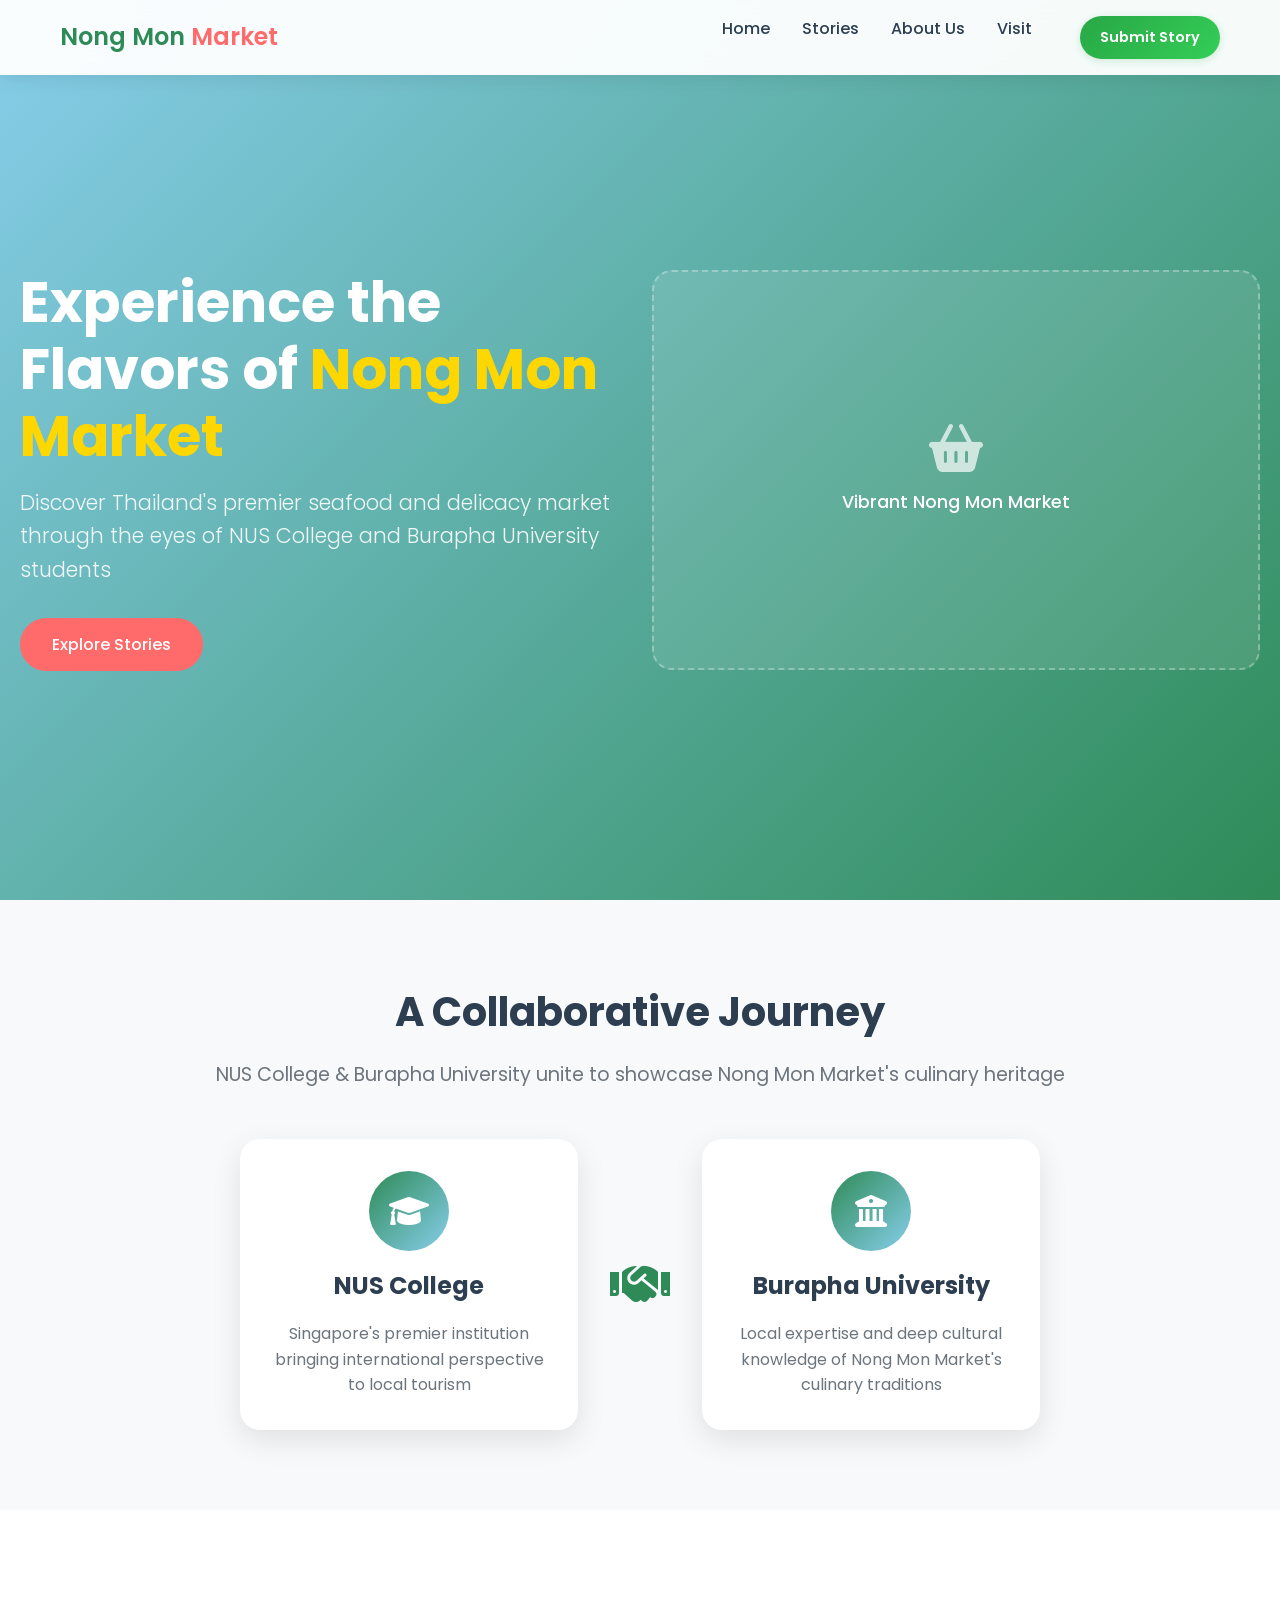
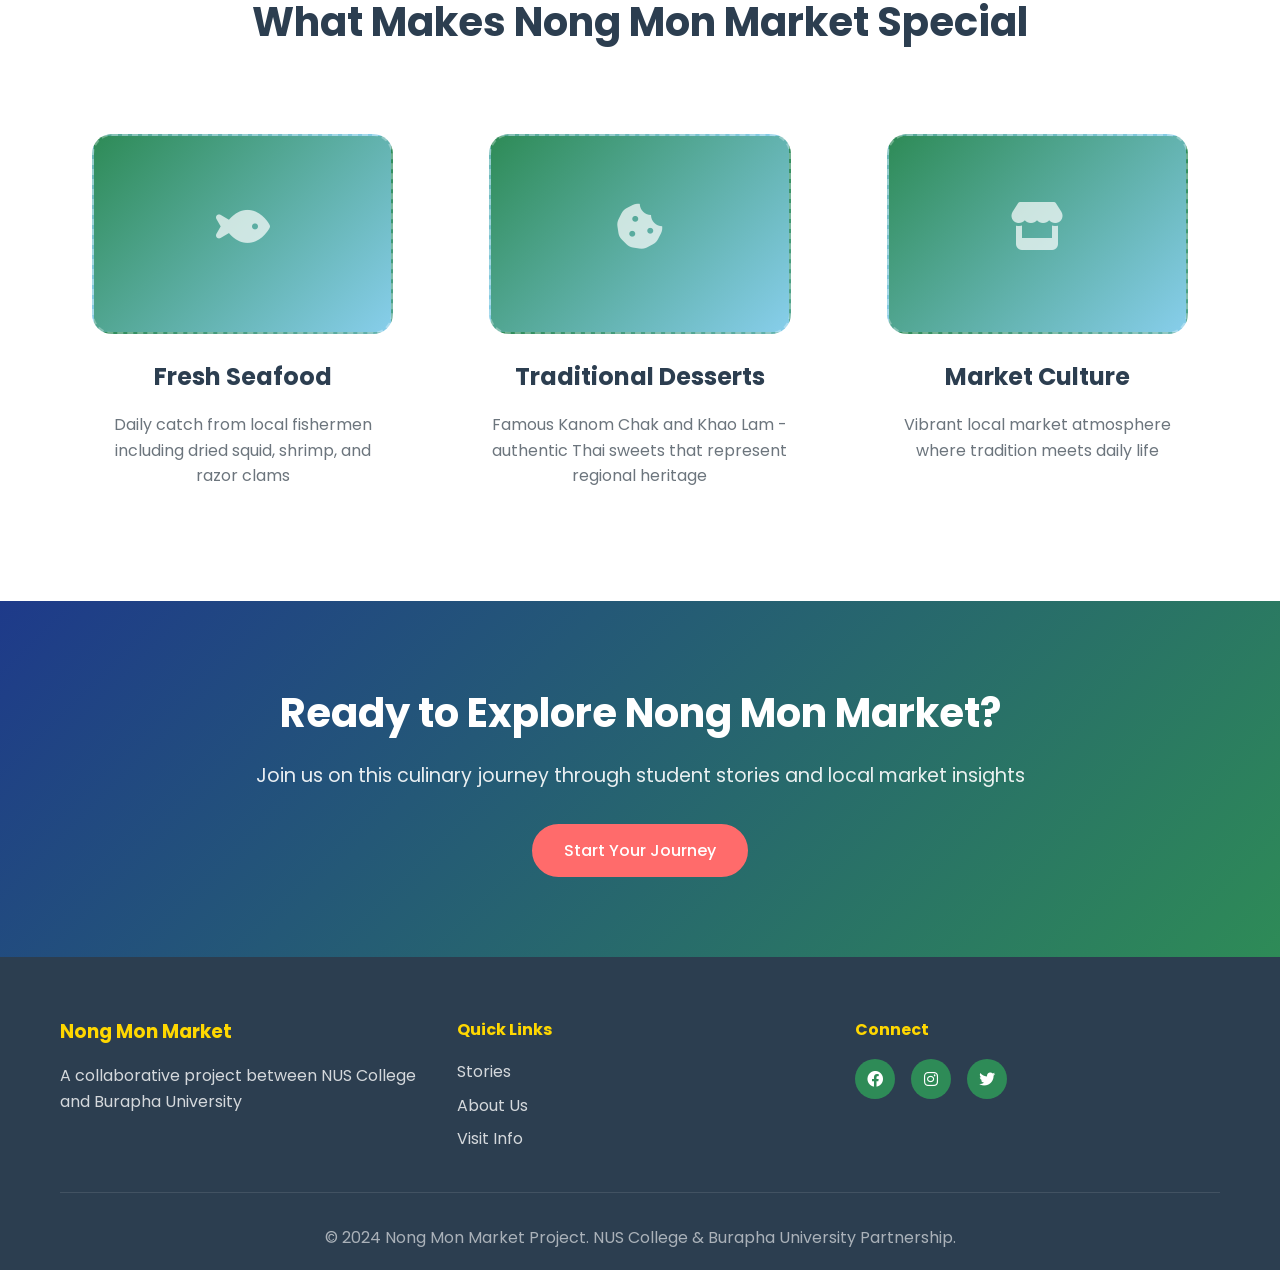
==== commit 97037059: "Update IG page" ====
--- a/index.html
+++ b/index.html
@@ -18,7 +18,6 @@
             <div class="nav-menu" id="nav-menu">
                 <a href="#home" class="nav-link">Home</a>
                 <a href="stories.html" class="nav-link">Stories</a>
-                <a href="attractions.html" class="nav-link">Market Guide</a>
                 <a href="about.html" class="nav-link">About Us</a>
                 <a href="contact.html" class="nav-link">Visit</a>
                 <a href="https://docs.google.com/forms/d/e/1FAIpQLSfg5BwxwdcUGcf-VBDjktfQn48yIdKupxcBnV3Y3SOgDjS7HQ/viewform" class="nav-button" target="_blank">Submit Story</a>
@@ -38,7 +37,6 @@
             <p class="hero-subtitle">Discover Thailand's premier seafood and delicacy market through the eyes of NUS College and Burapha University students</p>
             <div class="hero-buttons">
                 <a href="stories.html" class="btn btn-primary">Explore Stories</a>
-                <a href="attractions.html" class="btn btn-secondary">Explore Market</a>
             </div>
         </div>
         <div class="hero-image">
@@ -127,7 +125,6 @@
                     <h4>Quick Links</h4>
                     <ul>
                         <li><a href="stories.html">Stories</a></li>
-                        <li><a href="attractions.html">Market Guide</a></li>
                         <li><a href="about.html">About Us</a></li>
                         <li><a href="contact.html">Visit Info</a></li>
                     </ul>
--- a/styles.css
+++ b/styles.css
@@ -96,22 +96,23 @@
 }
 
 .nav-button {
-    background: linear-gradient(135deg, #28a745, #20c997);
+    background: linear-gradient(135deg, #28a745, #34ce57);
     color: white !important;
-    padding: 8px 16px;
-    border-radius: 20px;
+    padding: 10px 20px;
+    border-radius: 25px;
     text-decoration: none;
-    font-weight: 500;
+    font-weight: 600;
     font-size: 0.9rem;
     transition: all 0.3s ease;
     margin-left: 1rem;
     display: inline-block;
+    box-shadow: 0 2px 8px rgba(40, 167, 69, 0.2);
 }
 
 .nav-button:hover {
-    background: linear-gradient(135deg, #218838, #1ea085);
-    transform: translateY(-2px);
-    box-shadow: 0 4px 12px rgba(40, 167, 69, 0.3);
+    background: linear-gradient(135deg, #218838, #28a745);
+    transform: translateY(-3px);
+    box-shadow: 0 6px 16px rgba(40, 167, 69, 0.4);
 }
 
 .hamburger {
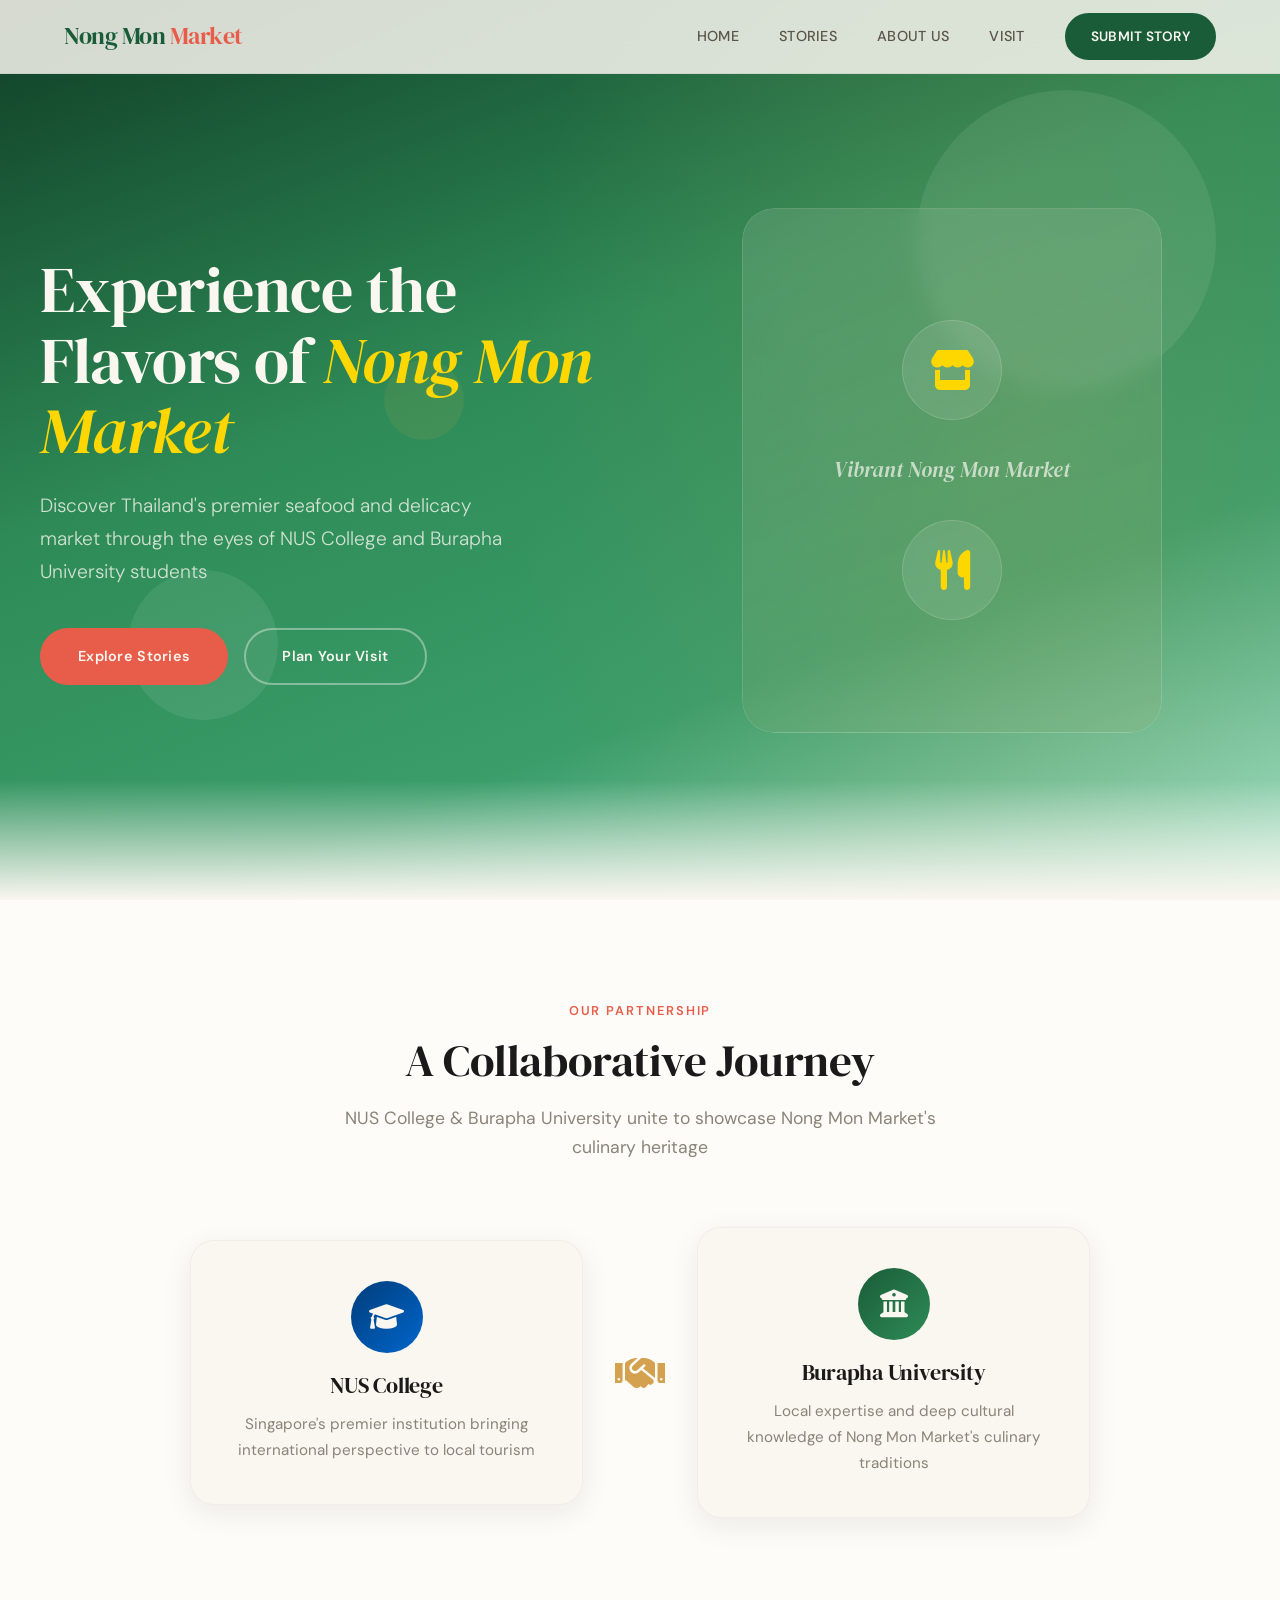
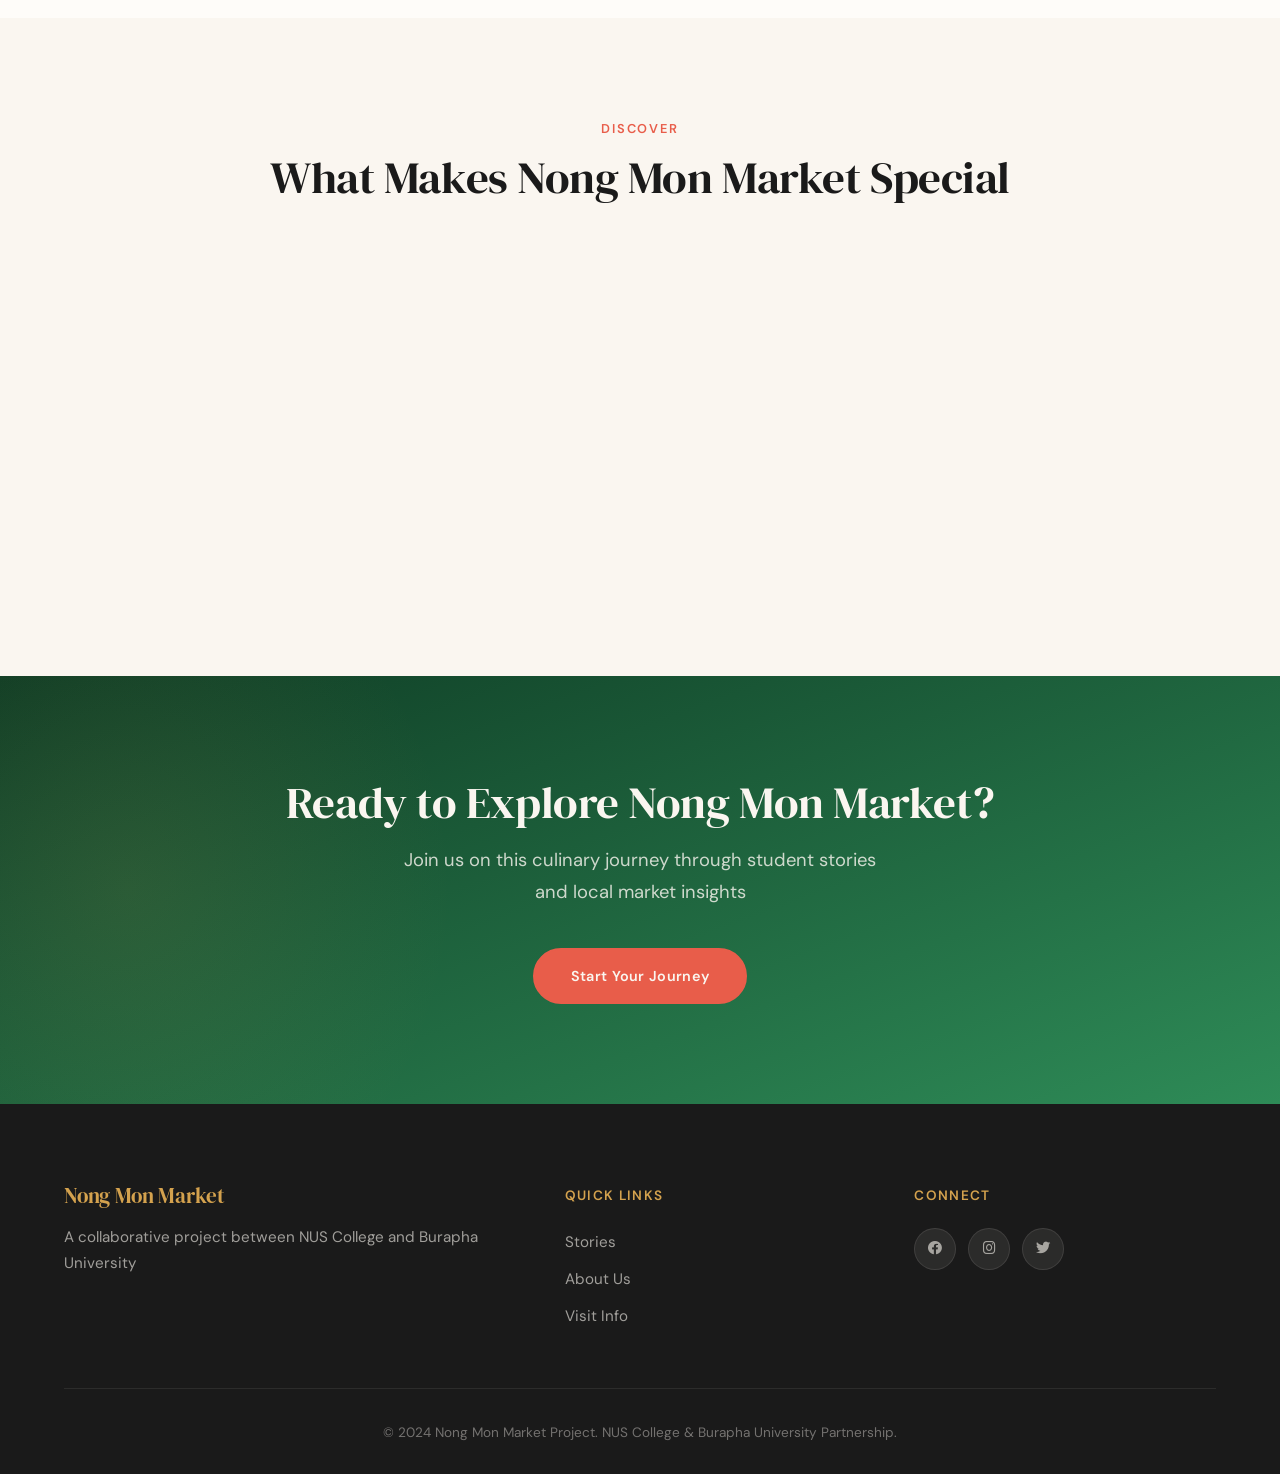
==== commit 92379b8c: "Improve UI" ====
--- a/index.html
+++ b/index.html
@@ -5,7 +5,7 @@
     <meta name="viewport" content="width=device-width, initial-scale=1.0">
     <title>Discover Nong Mon Market - NUS & Burapha Partnership</title>
     <link rel="stylesheet" href="styles.css">
-    <link href="https://fonts.googleapis.com/css2?family=Poppins:wght@300;400;500;600;700&display=swap" rel="stylesheet">
+    <link href="https://fonts.googleapis.com/css2?family=DM+Serif+Display:ital@0;1&family=DM+Sans:ital,opsz,wght@0,9..40,300;0,9..40,400;0,9..40,500;0,9..40,600;1,9..40,400&family=Poppins:wght@300;400;500;600;700&display=swap" rel="stylesheet">
     <link rel="stylesheet" href="https://cdnjs.cloudflare.com/ajax/libs/font-awesome/6.0.0/css/all.min.css">
 </head>
 <body>
@@ -32,17 +32,28 @@
 
     <!-- Hero Section -->
     <section id="home" class="hero">
+        <div class="hero-float"></div>
+        <div class="hero-float"></div>
+        <div class="hero-float"></div>
         <div class="hero-content">
             <h1>Experience the Flavors of <span class="highlight">Nong Mon Market</span></h1>
             <p class="hero-subtitle">Discover Thailand's premier seafood and delicacy market through the eyes of NUS College and Burapha University students</p>
             <div class="hero-buttons">
                 <a href="stories.html" class="btn btn-primary">Explore Stories</a>
+                <a href="contact.html" class="btn btn-secondary">Plan Your Visit</a>
             </div>
         </div>
         <div class="hero-image">
-            <div class="placeholder-image hero-placeholder">
-                <i class="fas fa-shopping-basket"></i>
-                <p>Vibrant Nong Mon Market</p>
+            <div class="hero-visual">
+                <div class="hero-visual-inner">
+                    <div class="hero-visual-icon">
+                        <i class="fas fa-store"></i>
+                    </div>
+                    <div class="hero-visual-text">Vibrant Nong Mon Market</div>
+                    <div class="hero-visual-icon">
+                        <i class="fas fa-utensils"></i>
+                    </div>
+                </div>
             </div>
         </div>
     </section>
@@ -50,11 +61,14 @@
     <!-- Partnership Section -->
     <section class="partnership">
         <div class="container">
-            <h2>A Collaborative Journey</h2>
-            <p class="section-subtitle">NUS College & Burapha University unite to showcase Nong Mon Market's culinary heritage</p>
+            <div class="section-header">
+                <span class="section-label">Our Partnership</span>
+                <h2>A Collaborative Journey</h2>
+                <p class="section-subtitle">NUS College & Burapha University unite to showcase Nong Mon Market's culinary heritage</p>
+            </div>
             <div class="partnership-grid">
                 <div class="partnership-card">
-                    <div class="university-logo">
+                    <div class="university-logo" style="background: linear-gradient(135deg, #003d7a, #0066cc);">
                         <i class="fas fa-graduation-cap"></i>
                     </div>
                     <h3>NUS College</h3>
@@ -64,7 +78,7 @@
                     <i class="fas fa-handshake"></i>
                 </div>
                 <div class="partnership-card">
-                    <div class="university-logo">
+                    <div class="university-logo" style="background: linear-gradient(135deg, var(--jungle), var(--sea-green));">
                         <i class="fas fa-university"></i>
                     </div>
                     <h3>Burapha University</h3>
@@ -77,24 +91,27 @@
     <!-- Quick Preview -->
     <section class="preview">
         <div class="container">
-            <h2>What Makes Nong Mon Market Special</h2>
-            <div class="preview-grid">
+            <div class="section-header">
+                <span class="section-label">Discover</span>
+                <h2>What Makes Nong Mon Market Special</h2>
+            </div>
+            <div class="preview-grid stagger-children">
                 <div class="preview-card">
-                    <div class="placeholder-image">
+                    <div class="preview-icon" style="background: linear-gradient(135deg, var(--coral), var(--coral-soft));">
                         <i class="fas fa-fish"></i>
                     </div>
                     <h3>Fresh Seafood</h3>
                     <p>Daily catch from local fishermen including dried squid, shrimp, and razor clams</p>
                 </div>
                 <div class="preview-card">
-                    <div class="placeholder-image">
+                    <div class="preview-icon" style="background: linear-gradient(135deg, var(--gold), #e8b84e);">
                         <i class="fas fa-cookie-bite"></i>
                     </div>
                     <h3>Traditional Desserts</h3>
                     <p>Famous Kanom Chak and Khao Lam - authentic Thai sweets that represent regional heritage</p>
                 </div>
                 <div class="preview-card">
-                    <div class="placeholder-image">
+                    <div class="preview-icon" style="background: linear-gradient(135deg, var(--jungle), var(--sea-green));">
                         <i class="fas fa-store"></i>
                     </div>
                     <h3>Market Culture</h3>
--- a/styles.css
+++ b/styles.css
@@ -1,82 +1,125 @@
-/* Reset and Base Styles */
-* {
+/* ============================================
+   Nong Mon Market — Tropical Editorial Theme
+   ============================================ */
+
+/* Reset and Base */
+*, *::before, *::after {
     margin: 0;
     padding: 0;
     box-sizing: border-box;
 }
 
+:root {
+    /* Core palette */
+    --jungle: #1a5c38;
+    --jungle-deep: #0f3d25;
+    --sea-green: #2E8B57;
+    --mint: #a8e6cf;
+    --sand: #f5e6c8;
+    --gold: #d4a24e;
+    --gold-bright: #FFD700;
+    --coral: #e85d4a;
+    --coral-soft: #ff8a7a;
+    --cream: #faf6f0;
+    --warm-white: #fefcf9;
+    --warm-gray: #f2ede6;
+    --text-primary: #1a1a1a;
+    --text-secondary: #5a5549;
+    --text-muted: #8a8478;
+    --shadow-sm: 0 2px 8px rgba(26, 26, 26, 0.06);
+    --shadow-md: 0 8px 30px rgba(26, 26, 26, 0.08);
+    --shadow-lg: 0 20px 60px rgba(26, 26, 26, 0.1);
+    --shadow-xl: 0 30px 80px rgba(26, 26, 26, 0.12);
+    --radius-sm: 8px;
+    --radius-md: 16px;
+    --radius-lg: 24px;
+    --radius-xl: 32px;
+}
+
+@import url('https://fonts.googleapis.com/css2?family=DM+Serif+Display:ital@0;1&family=DM+Sans:ital,opsz,wght@0,9..40,300;0,9..40,400;0,9..40,500;0,9..40,600;1,9..40,400&display=swap');
+
 body {
-    font-family: 'Poppins', sans-serif;
-    line-height: 1.6;
-    color: #333;
+    font-family: 'DM Sans', 'Poppins', sans-serif;
+    line-height: 1.7;
+    color: var(--text-primary);
+    background: var(--cream);
     overflow-x: hidden;
+    -webkit-font-smoothing: antialiased;
+}
+
+h1, h2, h3 {
+    font-family: 'DM Serif Display', 'Poppins', serif;
+    line-height: 1.2;
+    letter-spacing: -0.01em;
 }
 
 .container {
     max-width: 1200px;
     margin: 0 auto;
-    padding: 0 20px;
-}
-
-/* Color Scheme - Thai/Beach Inspired */
-:root {
-    --primary-color: #2E8B57; /* Sea Green */
-    --secondary-color: #FFD700; /* Golden Sand */
-    --accent-color: #FF6B6B; /* Coral */
-    --dark-blue: #1e3a8a; /* Deep Ocean */
-    --light-blue: #87CEEB; /* Sky Blue */
-    --white: #ffffff;
-    --light-gray: #f8f9fa;
-    --text-dark: #2c3e50;
-    --text-light: #6c757d;
-}
-
-/* Navigation */
+    padding: 0 24px;
+}
+
+a {
+    transition: all 0.3s cubic-bezier(0.25, 0.46, 0.45, 0.94);
+}
+
+/* ============================================
+   Navigation
+   ============================================ */
 .navbar {
     position: fixed;
     top: 0;
     width: 100%;
-    background: rgba(255, 255, 255, 0.95);
-    backdrop-filter: blur(10px);
+    background: rgba(250, 246, 240, 0.85);
+    backdrop-filter: blur(20px);
+    -webkit-backdrop-filter: blur(20px);
     z-index: 1000;
-    padding: 1rem 0;
-    box-shadow: 0 2px 20px rgba(0, 0, 0, 0.1);
+    padding: 0.8rem 0;
+    border-bottom: 1px solid rgba(26, 26, 26, 0.06);
+    transition: all 0.4s ease;
 }
 
 .nav-container {
     max-width: 1200px;
     margin: 0 auto;
-    padding: 0 20px;
+    padding: 0 24px;
     display: flex;
     justify-content: space-between;
     align-items: center;
 }
 
 .nav-logo h2 {
-    color: var(--primary-color);
-    font-weight: 600;
+    font-family: 'DM Serif Display', serif;
+    font-size: 1.5rem;
+    color: var(--jungle);
+    font-weight: 400;
+    letter-spacing: -0.02em;
 }
 
 .nav-logo .highlight {
-    color: var(--accent-color);
+    color: var(--coral);
 }
 
 .nav-menu {
     display: flex;
-    gap: 2rem;
+    align-items: center;
+    gap: 2.5rem;
 }
 
 .nav-link {
     text-decoration: none;
-    color: var(--text-dark);
+    color: var(--text-secondary);
     font-weight: 500;
-    transition: color 0.3s ease;
+    font-size: 0.9rem;
+    letter-spacing: 0.02em;
+    text-transform: uppercase;
     position: relative;
+    padding: 4px 0;
 }
 
 .nav-link:hover,
 .nav-link.active {
-    color: var(--primary-color);
+    color: var(--jungle);
 }
 
 .nav-link::after {
@@ -84,10 +127,11 @@
     position: absolute;
     width: 0;
     height: 2px;
-    bottom: -5px;
+    bottom: -2px;
     left: 0;
-    background-color: var(--primary-color);
-    transition: width 0.3s ease;
+    background: var(--coral);
+    transition: width 0.3s cubic-bezier(0.25, 0.46, 0.45, 0.94);
+    border-radius: 1px;
 }
 
 .nav-link:hover::after,
@@ -96,70 +140,103 @@
 }
 
 .nav-button {
-    background: linear-gradient(135deg, #28a745, #34ce57);
-    color: white !important;
-    padding: 10px 20px;
-    border-radius: 25px;
+    background: var(--jungle);
+    color: var(--cream) !important;
+    padding: 10px 24px;
+    border-radius: 100px;
     text-decoration: none;
     font-weight: 600;
-    font-size: 0.9rem;
-    transition: all 0.3s ease;
-    margin-left: 1rem;
+    font-size: 0.85rem;
+    letter-spacing: 0.02em;
+    text-transform: uppercase;
     display: inline-block;
-    box-shadow: 0 2px 8px rgba(40, 167, 69, 0.2);
+    border: 2px solid var(--jungle);
 }
 
 .nav-button:hover {
-    background: linear-gradient(135deg, #218838, #28a745);
-    transform: translateY(-3px);
-    box-shadow: 0 6px 16px rgba(40, 167, 69, 0.4);
+    background: transparent;
+    color: var(--jungle) !important;
+    transform: translateY(-2px);
+    box-shadow: 0 6px 20px rgba(26, 92, 56, 0.15);
 }
 
 .hamburger {
     display: none;
     flex-direction: column;
     cursor: pointer;
+    gap: 5px;
 }
 
 .bar {
-    width: 25px;
-    height: 3px;
-    background-color: var(--text-dark);
-    margin: 3px 0;
+    width: 24px;
+    height: 2px;
+    background-color: var(--text-primary);
     transition: 0.3s;
-}
-
-/* Hero Section */
+    border-radius: 2px;
+}
+
+/* ============================================
+   Hero Section
+   ============================================ */
 .hero {
     min-height: 100vh;
     display: flex;
     align-items: center;
-    padding: 120px 20px 80px;
-    background: linear-gradient(135deg, var(--light-blue) 0%, var(--primary-color) 100%);
+    padding: 140px 40px 100px;
+    background: linear-gradient(160deg, var(--jungle-deep) 0%, var(--sea-green) 40%, #3a9d6a 70%, var(--mint) 100%);
+    position: relative;
+    overflow: hidden;
+}
+
+.hero::before {
+    content: '';
+    position: absolute;
+    top: -50%;
+    right: -20%;
+    width: 80%;
+    height: 200%;
+    background: radial-gradient(ellipse at center, rgba(212, 162, 78, 0.15) 0%, transparent 70%);
+    pointer-events: none;
+}
+
+.hero::after {
+    content: '';
+    position: absolute;
+    bottom: 0;
+    left: 0;
+    right: 0;
+    height: 120px;
+    background: linear-gradient(to top, var(--cream), transparent);
+    pointer-events: none;
 }
 
 .hero-content {
     flex: 1;
-    max-width: 600px;
+    max-width: 640px;
+    position: relative;
+    z-index: 2;
 }
 
 .hero h1 {
-    font-size: 3.5rem;
-    font-weight: 700;
-    color: var(--white);
-    margin-bottom: 1rem;
-    line-height: 1.2;
+    font-size: clamp(2.8rem, 5vw, 4.5rem);
+    font-weight: 400;
+    color: var(--cream);
+    margin-bottom: 1.5rem;
+    line-height: 1.1;
 }
 
 .hero .highlight {
-    color: var(--secondary-color);
+    color: var(--gold-bright);
+    font-style: italic;
 }
 
 .hero-subtitle {
-    font-size: 1.3rem;
-    color: rgba(255, 255, 255, 0.9);
-    margin-bottom: 2rem;
+    font-size: clamp(1rem, 1.5vw, 1.2rem);
+    color: rgba(250, 246, 240, 0.8);
+    margin-bottom: 2.5rem;
     font-weight: 300;
+    max-width: 480px;
+    line-height: 1.7;
 }
 
 .hero-buttons {
@@ -168,102 +245,204 @@
     flex-wrap: wrap;
 }
 
+/* Buttons */
 .btn {
-    padding: 12px 30px;
-    border-radius: 50px;
+    padding: 14px 36px;
+    border-radius: 100px;
     text-decoration: none;
-    font-weight: 500;
-    transition: all 0.3s ease;
+    font-weight: 600;
+    font-size: 0.9rem;
+    letter-spacing: 0.02em;
     display: inline-block;
     text-align: center;
+    cursor: pointer;
+    border: 2px solid transparent;
+    transition: all 0.3s cubic-bezier(0.25, 0.46, 0.45, 0.94);
 }
 
 .btn-primary {
-    background-color: var(--accent-color);
-    color: var(--white);
-    border: 2px solid var(--accent-color);
+    background: var(--coral);
+    color: var(--cream);
+    border-color: var(--coral);
 }
 
 .btn-primary:hover {
-    background-color: transparent;
-    color: var(--accent-color);
-    transform: translateY(-2px);
-    box-shadow: 0 8px 25px rgba(255, 107, 107, 0.3);
+    background: transparent;
+    color: var(--coral);
+    transform: translateY(-3px);
+    box-shadow: 0 10px 30px rgba(232, 93, 74, 0.25);
 }
 
 .btn-secondary {
-    background-color: transparent;
-    color: var(--white);
-    border: 2px solid var(--white);
+    background: transparent;
+    color: var(--cream);
+    border-color: rgba(250, 246, 240, 0.4);
 }
 
 .btn-secondary:hover {
-    background-color: var(--white);
-    color: var(--primary-color);
-    transform: translateY(-2px);
-    box-shadow: 0 8px 25px rgba(255, 255, 255, 0.3);
-}
-
+    background: var(--cream);
+    color: var(--jungle);
+    border-color: var(--cream);
+    transform: translateY(-3px);
+    box-shadow: 0 10px 30px rgba(250, 246, 240, 0.2);
+}
+
+/* Hero decorative illustration */
 .hero-image {
     flex: 1;
     display: flex;
     justify-content: center;
     align-items: center;
-    margin-left: 2rem;
-}
-
-.placeholder-image {
+    margin-left: 3rem;
+    position: relative;
+    z-index: 2;
+}
+
+.hero-visual {
     width: 100%;
+    max-width: 420px;
+    aspect-ratio: 4/5;
+    border-radius: var(--radius-xl);
+    position: relative;
+    overflow: hidden;
+}
+
+.hero-visual-inner {
+    width: 100%;
+    height: 100%;
+    background: linear-gradient(160deg, rgba(250, 246, 240, 0.12) 0%, rgba(212, 162, 78, 0.08) 100%);
+    border: 1px solid rgba(250, 246, 240, 0.15);
+    border-radius: var(--radius-xl);
+    display: flex;
+    flex-direction: column;
+    align-items: center;
+    justify-content: center;
+    gap: 2rem;
+    backdrop-filter: blur(10px);
+    padding: 2rem;
+}
+
+.hero-visual-icon {
+    width: 100px;
+    height: 100px;
+    background: rgba(250, 246, 240, 0.1);
+    border-radius: 50%;
+    display: flex;
+    align-items: center;
+    justify-content: center;
+    border: 1px solid rgba(250, 246, 240, 0.15);
+}
+
+.hero-visual-icon i {
+    font-size: 2.5rem;
+    color: var(--gold-bright);
+}
+
+.hero-visual-text {
+    font-family: 'DM Serif Display', serif;
+    font-size: 1.3rem;
+    color: rgba(250, 246, 240, 0.7);
+    text-align: center;
+    font-style: italic;
+}
+
+/* Floating shapes */
+.hero-float {
+    position: absolute;
+    border-radius: 50%;
+    opacity: 0.08;
+    background: var(--cream);
+    animation: float 8s ease-in-out infinite;
+}
+
+.hero-float:nth-child(1) {
+    width: 300px;
     height: 300px;
-    background: rgba(255, 255, 255, 0.1);
-    border-radius: 20px;
-    display: flex;
-    flex-direction: column;
-    align-items: center;
-    justify-content: center;
-    color: var(--white);
-    border: 2px dashed rgba(255, 255, 255, 0.3);
-    transition: all 0.3s ease;
-}
-
+    top: 10%;
+    right: 5%;
+    animation-delay: 0s;
+}
+
+.hero-float:nth-child(2) {
+    width: 150px;
+    height: 150px;
+    bottom: 20%;
+    left: 10%;
+    animation-delay: -3s;
+}
+
+.hero-float:nth-child(3) {
+    width: 80px;
+    height: 80px;
+    top: 40%;
+    left: 30%;
+    animation-delay: -5s;
+    background: var(--gold);
+    opacity: 0.1;
+}
+
+@keyframes float {
+    0%, 100% { transform: translate(0, 0) rotate(0deg); }
+    33% { transform: translate(15px, -20px) rotate(3deg); }
+    66% { transform: translate(-10px, 10px) rotate(-2deg); }
+}
+
+/* Legacy placeholder-image — replaced by hero-visual */
+.placeholder-image,
 .hero-placeholder {
-    height: 400px;
-}
-
-.placeholder-image:hover {
-    background: rgba(255, 255, 255, 0.2);
-    transform: scale(1.02);
-}
-
-.placeholder-image i {
-    font-size: 3rem;
+    display: none;
+}
+
+/* ============================================
+   Section Titles
+   ============================================ */
+.section-header {
+    text-align: center;
+    margin-bottom: 4rem;
+}
+
+.section-label {
+    font-size: 0.8rem;
+    font-weight: 600;
+    letter-spacing: 0.15em;
+    text-transform: uppercase;
+    color: var(--coral);
+    margin-bottom: 0.75rem;
+    display: block;
+}
+
+.section-title {
+    font-size: clamp(2rem, 3.5vw, 3rem);
+    color: var(--text-primary);
     margin-bottom: 1rem;
-    opacity: 0.7;
-}
-
-.placeholder-image p {
+    font-weight: 400;
+}
+
+.section-subtitle {
+    text-align: center;
     font-size: 1.1rem;
-    font-weight: 500;
-}
-
-/* Partnership Section */
+    color: var(--text-muted);
+    margin-bottom: 3rem;
+    max-width: 600px;
+    margin-left: auto;
+    margin-right: auto;
+}
+
+/* ============================================
+   Partnership Section
+   ============================================ */
 .partnership {
-    padding: 80px 0;
-    background: var(--light-gray);
+    padding: 100px 0;
+    background: var(--warm-white);
+    position: relative;
 }
 
 .partnership h2 {
     text-align: center;
-    font-size: 2.5rem;
-    color: var(--text-dark);
+    font-size: clamp(2rem, 3.5vw, 3rem);
+    color: var(--text-primary);
     margin-bottom: 1rem;
-}
-
-.section-subtitle {
-    text-align: center;
-    font-size: 1.2rem;
-    color: var(--text-light);
-    margin-bottom: 3rem;
+    font-weight: 400;
 }
 
 .partnership-grid {
@@ -271,152 +450,212 @@
     grid-template-columns: 1fr auto 1fr;
     gap: 2rem;
     align-items: center;
-    max-width: 800px;
+    max-width: 900px;
     margin: 0 auto;
 }
 
 .partnership-card {
-    background: var(--white);
-    padding: 2rem;
-    border-radius: 20px;
-    text-align: center;
-    box-shadow: 0 10px 30px rgba(0, 0, 0, 0.1);
-    transition: transform 0.3s ease;
+    background: var(--cream);
+    padding: 2.5rem;
+    border-radius: var(--radius-lg);
+    text-align: center;
+    box-shadow: var(--shadow-md);
+    transition: transform 0.4s cubic-bezier(0.25, 0.46, 0.45, 0.94);
+    border: 1px solid rgba(26, 26, 26, 0.04);
 }
 
 .partnership-card:hover {
-    transform: translateY(-5px);
+    transform: translateY(-8px);
+    box-shadow: var(--shadow-lg);
 }
 
 .university-logo {
+    width: 72px;
+    height: 72px;
+    border-radius: 50%;
+    display: flex;
+    align-items: center;
+    justify-content: center;
+    margin: 0 auto 1.25rem;
+}
+
+.university-logo i {
+    font-size: 1.75rem;
+    color: var(--cream);
+}
+
+.partnership-card h3 {
+    font-family: 'DM Serif Display', serif;
+    font-size: 1.4rem;
+    color: var(--text-primary);
+    margin-bottom: 0.75rem;
+    font-weight: 400;
+}
+
+.partnership-card p {
+    color: var(--text-muted);
+    line-height: 1.7;
+    font-size: 0.95rem;
+}
+
+.partnership-icon {
+    display: flex;
+    justify-content: center;
+    align-items: center;
+}
+
+.partnership-icon i {
+    font-size: 2.5rem;
+    color: var(--gold);
+}
+
+/* ============================================
+   Preview Section (Homepage)
+   ============================================ */
+.preview {
+    padding: 100px 0;
+    background: var(--cream);
+}
+
+.preview h2 {
+    text-align: center;
+    font-size: clamp(2rem, 3.5vw, 3rem);
+    color: var(--text-primary);
+    margin-bottom: 4rem;
+    font-weight: 400;
+}
+
+.preview-grid {
+    display: grid;
+    grid-template-columns: repeat(3, 1fr);
+    gap: 2rem;
+}
+
+.preview-card {
+    text-align: center;
+    padding: 2.5rem 2rem;
+    border-radius: var(--radius-lg);
+    transition: all 0.4s cubic-bezier(0.25, 0.46, 0.45, 0.94);
+    background: var(--warm-white);
+    border: 1px solid rgba(26, 26, 26, 0.04);
+}
+
+.preview-card:hover {
+    transform: translateY(-8px);
+    box-shadow: var(--shadow-lg);
+}
+
+.preview-icon {
     width: 80px;
     height: 80px;
-    background: linear-gradient(135deg, var(--primary-color), var(--light-blue));
     border-radius: 50%;
     display: flex;
     align-items: center;
     justify-content: center;
-    margin: 0 auto 1rem;
-}
-
-.university-logo i {
-    font-size: 2rem;
-    color: var(--white);
-}
-
-.partnership-card h3 {
-    font-size: 1.5rem;
-    color: var(--text-dark);
+    margin: 0 auto 1.5rem;
+    font-size: 1.75rem;
+    color: var(--cream);
+}
+
+.preview-card h3 {
+    font-family: 'DM Serif Display', serif;
+    font-size: 1.4rem;
+    color: var(--text-primary);
     margin-bottom: 1rem;
-}
-
-.partnership-card p {
-    color: var(--text-light);
-    line-height: 1.6;
-}
-
-.partnership-icon {
-    display: flex;
-    justify-content: center;
-    align-items: center;
-}
-
-.partnership-icon i {
-    font-size: 3rem;
-    color: var(--primary-color);
-}
-
-/* Preview Section */
-.preview {
-    padding: 80px 0;
-    background: var(--white);
-}
-
-.preview h2 {
-    text-align: center;
-    font-size: 2.5rem;
-    color: var(--text-dark);
-    margin-bottom: 3rem;
-}
-
-.preview-grid {
-    display: grid;
-    grid-template-columns: repeat(auto-fit, minmax(300px, 1fr));
-    gap: 2rem;
-}
-
-.preview-card {
-    text-align: center;
-    padding: 2rem;
-    border-radius: 20px;
-    transition: transform 0.3s ease;
-}
-
-.preview-card:hover {
-    transform: translateY(-5px);
-}
-
-.preview-card .placeholder-image {
-    width: 100%;
-    height: 200px;
-    background: linear-gradient(135deg, var(--primary-color), var(--light-blue));
-    color: var(--white);
-    margin-bottom: 1.5rem;
-}
-
-.preview-card h3 {
-    font-size: 1.5rem;
-    color: var(--text-dark);
+    font-weight: 400;
+}
+
+.preview-card p {
+    color: var(--text-muted);
+    line-height: 1.7;
+    font-size: 0.95rem;
+}
+
+/* ============================================
+   CTA Section
+   ============================================ */
+.cta {
+    padding: 100px 0;
+    background: linear-gradient(160deg, var(--jungle-deep) 0%, var(--sea-green) 100%);
+    text-align: center;
+    color: var(--cream);
+    position: relative;
+    overflow: hidden;
+}
+
+.cta::before {
+    content: '';
+    position: absolute;
+    top: -50%;
+    left: -20%;
+    width: 60%;
+    height: 200%;
+    background: radial-gradient(ellipse, rgba(212, 162, 78, 0.1) 0%, transparent 60%);
+    pointer-events: none;
+}
+
+.cta h2 {
+    font-family: 'DM Serif Display', serif;
+    font-size: clamp(2rem, 3.5vw, 3rem);
     margin-bottom: 1rem;
-}
-
-.preview-card p {
-    color: var(--text-light);
-    line-height: 1.6;
-}
-
-/* CTA Section */
-.cta {
-    padding: 80px 0;
-    background: linear-gradient(135deg, var(--dark-blue), var(--primary-color));
-    text-align: center;
-    color: var(--white);
-}
-
-.cta h2 {
-    font-size: 2.5rem;
-    margin-bottom: 1rem;
+    font-weight: 400;
+    position: relative;
+    z-index: 1;
 }
 
 .cta p {
-    font-size: 1.2rem;
-    margin-bottom: 2rem;
-    opacity: 0.9;
-}
-
-/* Footer */
+    font-size: 1.15rem;
+    margin-bottom: 2.5rem;
+    opacity: 0.8;
+    position: relative;
+    z-index: 1;
+    max-width: 500px;
+    margin-left: auto;
+    margin-right: auto;
+}
+
+.cta .btn {
+    position: relative;
+    z-index: 1;
+}
+
+/* ============================================
+   Footer
+   ============================================ */
 .footer {
-    background: var(--text-dark);
-    color: var(--white);
-    padding: 60px 0 20px;
+    background: var(--text-primary);
+    color: var(--cream);
+    padding: 80px 0 30px;
 }
 
 .footer-content {
     display: grid;
-    grid-template-columns: repeat(auto-fit, minmax(250px, 1fr));
-    gap: 2rem;
-    margin-bottom: 2rem;
-}
-
-.footer-section h3,
+    grid-template-columns: 1.5fr 1fr 1fr;
+    gap: 3rem;
+    margin-bottom: 3rem;
+}
+
+.footer-section h3 {
+    font-family: 'DM Serif Display', serif;
+    font-weight: 400;
+    font-size: 1.3rem;
+    margin-bottom: 1rem;
+    color: var(--gold);
+}
+
 .footer-section h4 {
-    margin-bottom: 1rem;
-    color: var(--secondary-color);
+    margin-bottom: 1.25rem;
+    color: var(--gold);
+    font-size: 0.85rem;
+    font-weight: 600;
+    letter-spacing: 0.1em;
+    text-transform: uppercase;
 }
 
 .footer-section p {
-    color: rgba(255, 255, 255, 0.8);
-    line-height: 1.6;
+    color: rgba(250, 246, 240, 0.6);
+    line-height: 1.7;
+    font-size: 0.95rem;
 }
 
 .footer-section ul {
@@ -424,50 +663,595 @@
 }
 
 .footer-section ul li {
-    margin-bottom: 0.5rem;
+    margin-bottom: 0.6rem;
 }
 
 .footer-section ul li a {
-    color: rgba(255, 255, 255, 0.8);
+    color: rgba(250, 246, 240, 0.6);
     text-decoration: none;
+    font-size: 0.95rem;
     transition: color 0.3s ease;
 }
 
 .footer-section ul li a:hover {
-    color: var(--secondary-color);
+    color: var(--gold);
 }
 
 .social-links {
     display: flex;
-    gap: 1rem;
+    gap: 0.75rem;
 }
 
 .social-links a {
-    width: 40px;
-    height: 40px;
-    background: var(--primary-color);
-    color: var(--white);
+    width: 42px;
+    height: 42px;
+    background: rgba(250, 246, 240, 0.08);
+    color: rgba(250, 246, 240, 0.6);
     display: flex;
     align-items: center;
     justify-content: center;
     border-radius: 50%;
     text-decoration: none;
-    transition: all 0.3s ease;
+    border: 1px solid rgba(250, 246, 240, 0.1);
+    font-size: 0.9rem;
 }
 
 .social-links a:hover {
-    background: var(--secondary-color);
-    transform: translateY(-2px);
+    background: var(--gold);
+    color: var(--text-primary);
+    border-color: var(--gold);
+    transform: translateY(-3px);
 }
 
 .footer-bottom {
-    border-top: 1px solid rgba(255, 255, 255, 0.1);
+    border-top: 1px solid rgba(250, 246, 240, 0.08);
     padding-top: 2rem;
     text-align: center;
-    color: rgba(255, 255, 255, 0.6);
-}
-
-/* Responsive Design */
+    color: rgba(250, 246, 240, 0.4);
+    font-size: 0.85rem;
+}
+
+/* ============================================
+   About Page Styles
+   ============================================ */
+.mission-section {
+    padding: 100px 0;
+    background: var(--warm-white);
+}
+
+.mission-text {
+    text-align: center;
+    max-width: 760px;
+    margin: 0 auto;
+}
+
+.mission-text h2 {
+    font-size: clamp(2rem, 3.5vw, 3rem);
+    color: var(--text-primary);
+    margin-bottom: 2rem;
+    font-weight: 400;
+}
+
+.mission-text .lead {
+    font-size: 1.25rem;
+    color: var(--text-secondary);
+    line-height: 1.8;
+    margin-bottom: 1.5rem;
+}
+
+.mission-text .body {
+    font-size: 1.05rem;
+    color: var(--text-muted);
+    line-height: 1.7;
+}
+
+/* Goals grid */
+.goals-section {
+    padding: 100px 0;
+    background: var(--cream);
+}
+
+.goals-card {
+    background: var(--warm-white);
+    padding: 3.5rem;
+    border-radius: var(--radius-xl);
+    box-shadow: var(--shadow-md);
+    border: 1px solid rgba(26, 26, 26, 0.04);
+}
+
+.goals-card h3 {
+    text-align: center;
+    color: var(--text-primary);
+    margin-bottom: 2.5rem;
+    font-size: 1.6rem;
+    font-weight: 400;
+}
+
+.goals-grid {
+    display: grid;
+    grid-template-columns: repeat(3, 1fr);
+    gap: 2.5rem;
+}
+
+.goal-item {
+    text-align: center;
+}
+
+.goal-icon {
+    width: 64px;
+    height: 64px;
+    border-radius: 50%;
+    display: flex;
+    align-items: center;
+    justify-content: center;
+    margin: 0 auto 1.25rem;
+}
+
+.goal-icon i {
+    color: var(--cream);
+    font-size: 1.4rem;
+}
+
+.goal-item h4 {
+    font-family: 'DM Serif Display', serif;
+    color: var(--text-primary);
+    margin-bottom: 0.5rem;
+    font-weight: 400;
+    font-size: 1.15rem;
+}
+
+.goal-item p {
+    color: var(--text-muted);
+    font-size: 0.9rem;
+    line-height: 1.6;
+}
+
+/* Team section */
+.team-section {
+    padding: 100px 0;
+    background: var(--warm-white);
+}
+
+.team-grid {
+    display: grid;
+    grid-template-columns: repeat(2, 1fr);
+    gap: 3rem;
+}
+
+.team-column h3 {
+    font-family: 'DM Serif Display', serif;
+    color: var(--jungle);
+    margin-bottom: 1.5rem;
+    font-weight: 400;
+    font-size: 1.4rem;
+    text-align: center;
+}
+
+.team-card {
+    background: var(--cream);
+    padding: 2rem;
+    border-radius: var(--radius-lg);
+    text-align: center;
+    margin-bottom: 1.5rem;
+    border: 1px solid rgba(26, 26, 26, 0.04);
+    transition: transform 0.3s ease;
+}
+
+.team-card:hover {
+    transform: translateY(-4px);
+    box-shadow: var(--shadow-md);
+}
+
+.team-card-icon {
+    width: 72px;
+    height: 72px;
+    border-radius: 50%;
+    display: flex;
+    align-items: center;
+    justify-content: center;
+    margin: 0 auto 1rem;
+}
+
+.team-card-icon i {
+    font-size: 1.5rem;
+    color: var(--cream);
+}
+
+.team-card h4 {
+    font-family: 'DM Serif Display', serif;
+    color: var(--text-primary);
+    font-weight: 400;
+    font-size: 1.1rem;
+    margin-bottom: 0.5rem;
+}
+
+.team-card p {
+    color: var(--text-muted);
+    font-size: 0.9rem;
+    line-height: 1.6;
+}
+
+/* Impact stats */
+.impact-section {
+    padding: 100px 0;
+    background: var(--cream);
+}
+
+.stats-grid {
+    display: grid;
+    grid-template-columns: repeat(4, 1fr);
+    gap: 2rem;
+    text-align: center;
+}
+
+.stat-item .stat-number {
+    font-family: 'DM Serif Display', serif;
+    font-size: clamp(2.5rem, 4vw, 3.5rem);
+    font-weight: 400;
+    margin-bottom: 0.25rem;
+    line-height: 1;
+}
+
+.stat-item .stat-label {
+    color: var(--text-muted);
+    font-weight: 500;
+    font-size: 0.9rem;
+}
+
+/* Vision / Looking Forward */
+.vision-section {
+    padding: 100px 0;
+    background: var(--warm-white);
+}
+
+.vision-content {
+    text-align: center;
+    max-width: 760px;
+    margin: 0 auto;
+}
+
+.vision-content h2 {
+    font-size: clamp(2rem, 3.5vw, 3rem);
+    color: var(--text-primary);
+    margin-bottom: 2rem;
+    font-weight: 400;
+}
+
+.vision-content p {
+    font-size: 1.15rem;
+    color: var(--text-muted);
+    line-height: 1.8;
+    margin-bottom: 2.5rem;
+}
+
+.vision-buttons {
+    display: flex;
+    justify-content: center;
+    gap: 1rem;
+    flex-wrap: wrap;
+}
+
+/* ============================================
+   Contact Page Styles
+   ============================================ */
+.travel-section {
+    padding: 100px 0;
+    background: var(--cream);
+}
+
+.info-grid {
+    display: grid;
+    grid-template-columns: repeat(3, 1fr);
+    gap: 2rem;
+}
+
+.info-card {
+    background: var(--warm-white);
+    padding: 2.5rem 2rem;
+    border-radius: var(--radius-lg);
+    box-shadow: var(--shadow-sm);
+    text-align: center;
+    transition: all 0.4s cubic-bezier(0.25, 0.46, 0.45, 0.94);
+    border: 1px solid rgba(26, 26, 26, 0.04);
+}
+
+.info-card:hover {
+    transform: translateY(-8px);
+    box-shadow: var(--shadow-lg);
+}
+
+.info-icon {
+    width: 72px;
+    height: 72px;
+    border-radius: 50%;
+    display: flex;
+    align-items: center;
+    justify-content: center;
+    margin: 0 auto 1.25rem;
+    font-size: 1.75rem;
+    color: white;
+}
+
+.info-card h3 {
+    font-family: 'DM Serif Display', serif;
+    color: var(--text-primary);
+    margin-bottom: 0.75rem;
+    font-weight: 400;
+    font-size: 1.3rem;
+}
+
+.info-card p {
+    color: var(--text-muted);
+    line-height: 1.7;
+    font-size: 0.95rem;
+}
+
+.info-card .info-detail {
+    background: var(--cream);
+    padding: 1rem;
+    border-radius: var(--radius-sm);
+    margin-top: 1rem;
+}
+
+.info-card .info-detail p {
+    font-weight: 600;
+    color: var(--jungle);
+    font-size: 0.9rem;
+    margin-bottom: 0.25rem;
+    line-height: 1.5;
+}
+
+/* Practical info cards */
+.practical-section {
+    padding: 100px 0;
+    background: var(--cream);
+}
+
+.practical-grid {
+    display: grid;
+    grid-template-columns: repeat(4, 1fr);
+    gap: 1.5rem;
+}
+
+.practical-card {
+    background: var(--warm-white);
+    padding: 2rem;
+    border-radius: var(--radius-md);
+    box-shadow: var(--shadow-sm);
+    border: 1px solid rgba(26, 26, 26, 0.04);
+    transition: transform 0.3s ease;
+}
+
+.practical-card:hover {
+    transform: translateY(-4px);
+    box-shadow: var(--shadow-md);
+}
+
+.practical-card h3 {
+    font-family: 'DM Serif Display', serif;
+    color: var(--jungle);
+    margin-bottom: 0.75rem;
+    font-weight: 400;
+    font-size: 1.1rem;
+}
+
+.practical-card h3 i {
+    margin-right: 0.5rem;
+}
+
+.practical-card p {
+    color: var(--text-muted);
+    font-size: 0.9rem;
+    line-height: 1.5;
+}
+
+.practical-card p + p {
+    margin-top: 0.25rem;
+    font-size: 0.85rem;
+}
+
+/* Contact form section */
+.contact-section {
+    padding: 100px 0;
+    background: var(--warm-white);
+}
+
+.contact-ig-card {
+    max-width: 480px;
+    margin: 0 auto;
+    text-align: center;
+    background: var(--cream);
+    padding: 3.5rem 2.5rem;
+    border-radius: var(--radius-xl);
+    box-shadow: var(--shadow-md);
+    border: 1px solid rgba(26, 26, 26, 0.04);
+}
+
+.contact-ig-icon {
+    width: 88px;
+    height: 88px;
+    border-radius: 50%;
+    background: linear-gradient(135deg, #f09433, #e6683c, #dc2743, #cc2366, #bc1888);
+    display: flex;
+    align-items: center;
+    justify-content: center;
+    margin: 0 auto 1.5rem;
+}
+
+.contact-ig-icon i {
+    font-size: 2.2rem;
+    color: var(--cream);
+}
+
+.contact-ig-card h3 {
+    font-family: 'DM Serif Display', serif;
+    font-size: 1.6rem;
+    color: var(--text-primary);
+    margin-bottom: 1rem;
+    font-weight: 400;
+}
+
+.contact-ig-card p {
+    color: var(--text-muted);
+    line-height: 1.7;
+    font-size: 1rem;
+    margin-bottom: 2rem;
+}
+
+.contact-ig-card .btn {
+    display: inline-block;
+}
+
+
+/* Emergency section */
+.emergency-section {
+    padding: 80px 0;
+    background: var(--cream);
+}
+
+.emergency-grid {
+    display: grid;
+    grid-template-columns: repeat(3, 1fr);
+    gap: 1.5rem;
+    text-align: center;
+}
+
+.emergency-card {
+    background: var(--warm-white);
+    padding: 2rem;
+    border-radius: var(--radius-md);
+    border: 1px solid rgba(26, 26, 26, 0.04);
+    transition: transform 0.3s ease;
+}
+
+.emergency-card:hover {
+    transform: translateY(-3px);
+    box-shadow: var(--shadow-sm);
+}
+
+.emergency-card i {
+    color: var(--coral);
+    font-size: 1.5rem;
+    margin-bottom: 0.75rem;
+    display: block;
+}
+
+.emergency-card .emergency-label {
+    font-weight: 600;
+    color: var(--text-primary);
+    font-size: 0.95rem;
+}
+
+.emergency-card .emergency-number {
+    color: var(--text-muted);
+    font-size: 1.1rem;
+    margin-top: 0.25rem;
+}
+
+/* ============================================
+   Stories Page (Instagram Grid)
+   ============================================ */
+.instagram-grid {
+    display: grid;
+    grid-template-columns: repeat(3, 1fr);
+    gap: 2rem;
+    align-items: center;
+}
+
+.ig-card {
+    border-radius: var(--radius-lg);
+    overflow: hidden;
+    box-shadow: var(--shadow-md);
+    background: var(--warm-white);
+    transition: transform 0.4s cubic-bezier(0.25, 0.46, 0.45, 0.94), box-shadow 0.4s ease;
+    border: 1px solid rgba(26, 26, 26, 0.04);
+}
+
+.ig-card:hover {
+    transform: translateY(-8px);
+    box-shadow: var(--shadow-xl);
+}
+
+.ig-card .instagram-media {
+    margin: 0 !important;
+    min-width: 0 !important;
+    width: 100% !important;
+    max-width: 100% !important;
+    border: none !important;
+    box-shadow: none !important;
+    border-radius: 0 !important;
+}
+
+.ig-card iframe {
+    border-radius: 0 !important;
+    box-shadow: none !important;
+    border: none !important;
+}
+
+@media (max-width: 1024px) {
+    .instagram-grid {
+        grid-template-columns: repeat(2, 1fr);
+    }
+}
+
+@media (max-width: 640px) {
+    .instagram-grid {
+        grid-template-columns: 1fr;
+    }
+}
+
+/* ============================================
+   Animations
+   ============================================ */
+.fade-in {
+    opacity: 0;
+    transform: translateY(30px);
+    transition: all 0.7s cubic-bezier(0.25, 0.46, 0.45, 0.94);
+}
+
+.fade-in.visible {
+    opacity: 1;
+    transform: translateY(0);
+}
+
+/* Stagger children animation */
+.stagger-children > * {
+    opacity: 0;
+    transform: translateY(20px);
+    transition: all 0.5s cubic-bezier(0.25, 0.46, 0.45, 0.94);
+}
+
+.stagger-children.visible > *:nth-child(1) { transition-delay: 0s; opacity: 1; transform: translateY(0); }
+.stagger-children.visible > *:nth-child(2) { transition-delay: 0.1s; opacity: 1; transform: translateY(0); }
+.stagger-children.visible > *:nth-child(3) { transition-delay: 0.2s; opacity: 1; transform: translateY(0); }
+.stagger-children.visible > *:nth-child(4) { transition-delay: 0.3s; opacity: 1; transform: translateY(0); }
+
+/* ============================================
+   Responsive Design
+   ============================================ */
+@media (max-width: 1024px) {
+    .info-grid {
+        grid-template-columns: repeat(2, 1fr);
+    }
+
+    .practical-grid {
+        grid-template-columns: repeat(2, 1fr);
+    }
+
+    .stats-grid {
+        grid-template-columns: repeat(2, 1fr);
+        gap: 2.5rem;
+    }
+
+    .goals-grid {
+        grid-template-columns: repeat(2, 1fr);
+    }
+
+    .footer-content {
+        grid-template-columns: 1fr 1fr;
+    }
+}
+
 @media (max-width: 768px) {
     .hamburger {
         display: flex;
@@ -476,14 +1260,16 @@
     .nav-menu {
         position: fixed;
         left: -100%;
-        top: 70px;
+        top: 60px;
         flex-direction: column;
-        background-color: var(--white);
+        background: rgba(250, 246, 240, 0.98);
+        backdrop-filter: blur(20px);
         width: 100%;
         text-align: center;
-        transition: 0.3s;
-        box-shadow: 0 10px 27px rgba(0, 0, 0, 0.05);
+        transition: 0.4s cubic-bezier(0.25, 0.46, 0.45, 0.94);
+        box-shadow: 0 10px 40px rgba(0, 0, 0, 0.08);
         padding: 2rem 0;
+        gap: 1.5rem;
     }
 
     .nav-menu.active {
@@ -491,22 +1277,14 @@
     }
 
     .nav-button {
-        margin-left: 0;
-        margin-top: 1rem;
-        text-align: center;
-        width: 80%;
-        margin-left: auto;
-        margin-right: auto;
+        margin: 0 auto;
+        width: auto;
     }
 
     .hero {
         flex-direction: column;
         text-align: center;
-        padding: 120px 20px 60px;
-    }
-
-    .hero h1 {
-        font-size: 2.5rem;
+        padding: 120px 24px 80px;
     }
 
     .hero-image {
@@ -515,6 +1293,15 @@
         width: 100%;
     }
 
+    .hero-subtitle {
+        margin-left: auto;
+        margin-right: auto;
+    }
+
+    .hero-buttons {
+        justify-content: center;
+    }
+
     .partnership-grid {
         grid-template-columns: 1fr;
         gap: 2rem;
@@ -528,8 +1315,33 @@
         grid-template-columns: 1fr;
     }
 
-    .hero-buttons {
-        justify-content: center;
+    .info-grid {
+        grid-template-columns: 1fr;
+    }
+
+    .team-grid {
+        grid-template-columns: 1fr;
+    }
+
+    .goals-grid {
+        grid-template-columns: 1fr;
+    }
+
+    .stats-grid {
+        grid-template-columns: repeat(2, 1fr);
+    }
+
+    .practical-grid {
+        grid-template-columns: 1fr;
+    }
+
+    .emergency-grid {
+        grid-template-columns: 1fr;
+    }
+
+    .footer-content {
+        grid-template-columns: 1fr;
+        gap: 2rem;
     }
 }
 
@@ -539,110 +1351,16 @@
     }
 
     .hero-subtitle {
-        font-size: 1.1rem;
+        font-size: 1rem;
     }
 
     .btn {
-        padding: 10px 25px;
-        font-size: 0.9rem;
-    }
-
-    .partnership-card,
-    .preview-card {
-        padding: 1.5rem;
-    }
-}
-
-/* Animation Classes */
-.fade-in {
-    opacity: 0;
-    transform: translateY(30px);
-    transition: all 0.6s ease;
-}
-
-.fade-in.visible {
-    opacity: 1;
-    transform: translateY(0);
-}
-
-/* Story Grid Styles (for stories page) */
-.story-grid {
-    display: grid;
-    grid-template-columns: repeat(auto-fit, minmax(350px, 1fr));
-    gap: 2rem;
-    padding: 2rem 0;
-}
-
-.story-card {
-    background: var(--white);
-    border-radius: 20px;
-    overflow: hidden;
-    box-shadow: 0 10px 30px rgba(0, 0, 0, 0.1);
-    transition: all 0.3s ease;
-}
-
-.story-card:hover {
-    transform: translateY(-10px);
-    box-shadow: 0 20px 40px rgba(0, 0, 0, 0.15);
-}
-
-.story-image {
-    width: 100%;
-    height: 250px;
-    background: linear-gradient(135deg, var(--primary-color), var(--light-blue));
-    display: flex;
-    align-items: center;
-    justify-content: center;
-    color: var(--white);
-    position: relative;
-    overflow: hidden;
-}
-
-.story-image i {
-    font-size: 3rem;
-    opacity: 0.7;
-}
-
-.story-content {
-    padding: 1.5rem;
-}
-
-.story-title {
-    font-size: 1.3rem;
-    font-weight: 600;
-    color: var(--text-dark);
-    margin-bottom: 0.5rem;
-}
-
-.story-author {
-    font-size: 0.9rem;
-    color: var(--primary-color);
-    margin-bottom: 1rem;
-    font-weight: 500;
-}
-
-.story-excerpt {
-    color: var(--text-light);
-    line-height: 1.6;
-    margin-bottom: 1rem;
-}
-
-.story-tags {
-    display: flex;
-    flex-wrap: wrap;
-    gap: 0.5rem;
-}
-
-.tag {
-    background: var(--light-gray);
-    color: var(--text-dark);
-    padding: 0.3rem 0.8rem;
-    border-radius: 15px;
-    font-size: 0.8rem;
-    font-weight: 500;
-}
-
-.tag:hover {
-    background: var(--primary-color);
-    color: var(--white);
-}
+        padding: 12px 28px;
+        font-size: 0.85rem;
+    }
+
+    .stats-grid {
+        grid-template-columns: 1fr 1fr;
+        gap: 2rem;
+    }
+}
